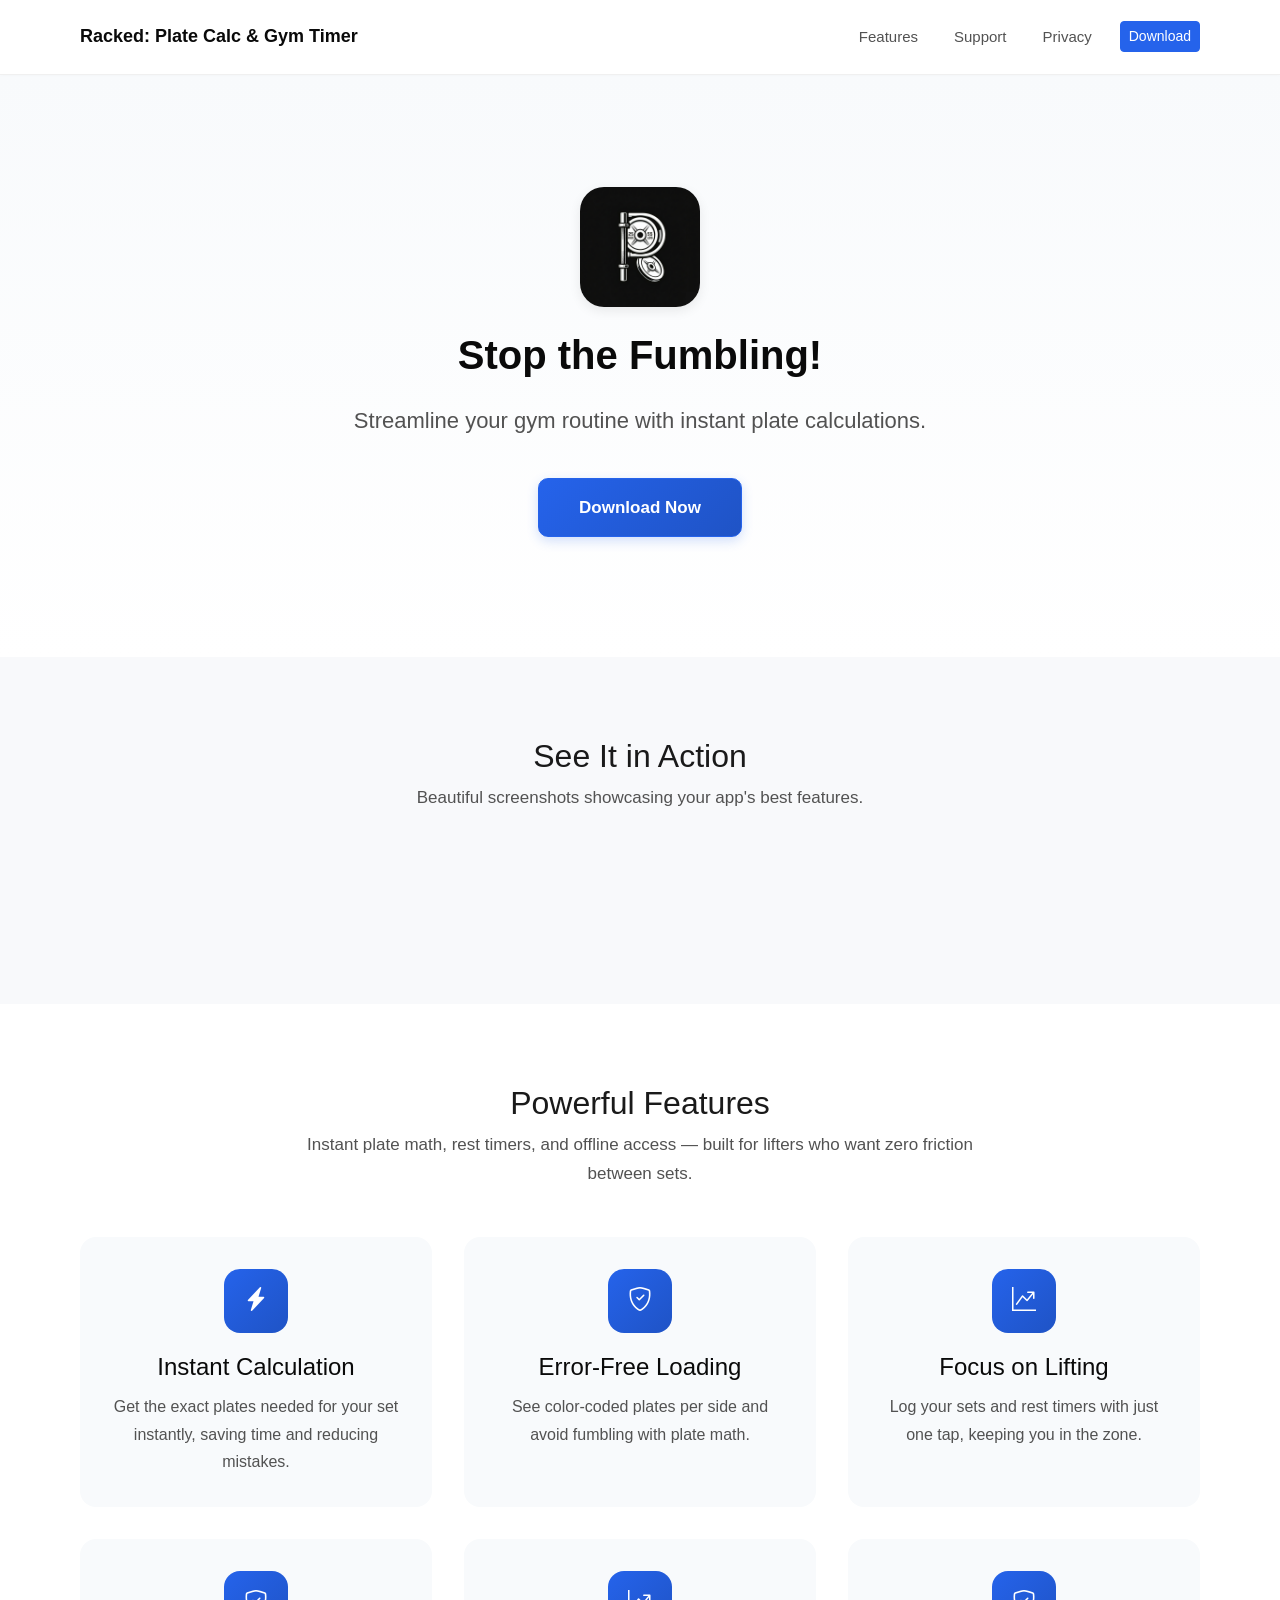
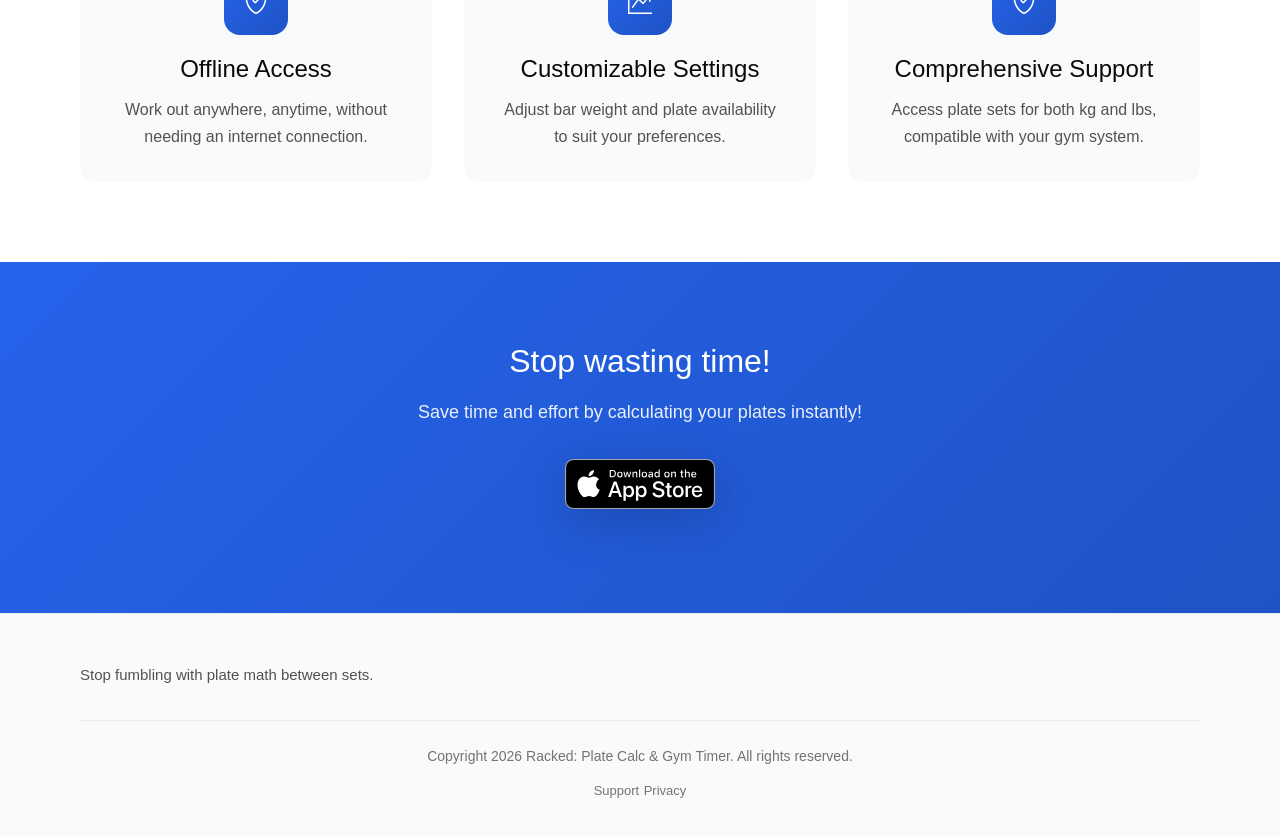
==== index.html @ b6d92d9c "feat(site): replace Powerful Features placeholder copy (closes #1)" ====
<!doctype html>
<html lang="en" data-light-theme="light" data-dark-theme="dark">
  <head>
    <base href="./" />
    <meta property="og:site_name" content="Racked: Plate Calc &amp; Gym Timer" />
    <meta property="og:title" content="Racked: Plate Calc &amp; Gym Timer" />
    <meta name="twitter:title" content="Racked: Plate Calc &amp; Gym Timer" />
    <meta property="og:url" content="https://manuelteixeira.github.io/racked-site/" />
    <meta name="twitter:domain" content="manuelteixeira.github.io" />
    <meta name="twitter:card" content="summary_large_image" />
    <meta name="twitter:dnt" content="on" />
    <meta charset="utf-8" />
    <meta name="viewport" content="width=device-width, initial-scale=1" />
    <meta name="author" content="Developer" />
    <meta name="generator" content="Ignite v0.6.0" />
    <title>Racked: Plate Calc &amp; Gym Timer</title>
    <link href="css/bootstrap.min.css" rel="stylesheet" />
    <link href="css/bootstrap-icons.min.css" rel="stylesheet" />
    <link href="css/ignite-core.min.css" rel="stylesheet" />
    <link href="https://manuelteixeira.github.io/racked-site/" rel="canonical" />
    <link href="images/favicon.png" rel="icon" />
    <link href="css/styles.css" rel="stylesheet" />
    <style>
:root {
    --primary-color: #2563eb;
    --primary-rgb: 37, 99, 235;
    --font-family: -apple-system, BlinkMacSystemFont, 'Segoe UI', Roboto, 'Helvetica Neue', Arial, sans-serif;
    color-scheme: light dark;
}
</style>
    <meta name="apple-itunes-app" content="app-id=6771382120" />
  </head>
  <body data-site-classes="site-shell">
    <header>
      <nav class="site-header navbar navbar-expand-md">
        <div class="container flex-wrap flex-lg-nowrap">
          <div class="me-2 me-md-auto">
            <a href="./" class="brand-link d-inline-flex align-items-center navbar-brand"><span class="brand-name">Racked: Plate Calc &amp; Gym Timer</span></a>
          </div>
          <button type="button" class="navbar-toggler btn" data-bs-toggle="collapse" data-bs-target="#navbarCollapse" aria-controls="navbarCollapse" aria-expanded="false" aria-label="Toggle navigation"><span class="navbar-toggler-icon"></span></button>
          <div id="navbarCollapse" class="collapse navbar-collapse">
            <ul class="navbar-nav mb-2 mb-md-0 col justify-content-end">
              <li class="nav-item"><a href="#features" class="nav-link text-nowrap">Features</a></li>
              <li class="nav-item"><a href="support/" class="nav-link text-nowrap">Support</a></li>
              <li class="nav-item"><a href="privacy/" class="nav-link text-nowrap">Privacy</a></li>
              <li class="nav-item"><a href="https://apps.apple.com/app/id6771382120" class="text-nowrap btn btn-sm btn-primary">Download</a></li>
            </ul>
          </div>
        </div>
      </nav>
    </header>
    <main class="site-main">
      <div class="ig-main-content">
        <div id="hero" class="hero hero-centered">
          <div class="container">
            <div class="hero-content">
              <img src="images/app-icon.png" alt="App Icon" class="hero-app-icon" />
              <h1 class="hero-title">Stop the Fumbling!</h1>
              <p class="hero-subtitle">Streamline your gym routine with instant plate calculations.</p>
              <div class="hero-cta">
                <a href="https://apps.apple.com/app/id6771382120" class="cta-button cta-button-primary btn btn-primary">Download Now</a>
              </div>
            </div>
          </div>
        </div>
        <div id="screenshots" class="screenshots-section screenshots-carousel">
          <div class="container">
            <div class="section-header">
              <h2>See It in Action</h2>
              <p class="section-description">Beautiful screenshots showcasing your app's best features.</p>
            </div>
            <div class="screenshots-container">
              <div class="screenshots-scroll"></div>
            </div>
          </div>
        </div>
        <div id="features" class="features-section features-grid-layout features-grid-multiple-of-three">
          <div class="container">
            <div class="section-header">
              <h2>Powerful Features</h2>
              <p class="section-description">Instant plate math, rest timers, and offline access — built for lifters who want zero friction between sets.</p>
            </div>
            <div class="features-grid">
              <div class="feature-card">
                <div class="feature-icon">
                  <i class="feature-icon-image bi-lightning-charge-fill"></i>
                </div>
                <h4 class="feature-title">Instant Calculation</h4>
                <p class="feature-description">Get the exact plates needed for your set instantly, saving time and reducing mistakes.</p>
              </div>
              <div class="feature-card">
                <div class="feature-icon">
                  <i class="feature-icon-image bi-shield-check"></i>
                </div>
                <h4 class="feature-title">Error-Free Loading</h4>
                <p class="feature-description">See color-coded plates per side and avoid fumbling with plate math.</p>
              </div>
              <div class="feature-card">
                <div class="feature-icon">
                  <i class="feature-icon-image bi-graph-up-arrow"></i>
                </div>
                <h4 class="feature-title">Focus on Lifting</h4>
                <p class="feature-description">Log your sets and rest timers with just one tap, keeping you in the zone.</p>
              </div>
              <div class="feature-card">
                <div class="feature-icon">
                  <i class="feature-icon-image bi-shield-check"></i>
                </div>
                <h4 class="feature-title">Offline Access</h4>
                <p class="feature-description">Work out anywhere, anytime, without needing an internet connection.</p>
              </div>
              <div class="feature-card">
                <div class="feature-icon">
                  <i class="feature-icon-image bi-graph-up-arrow"></i>
                </div>
                <h4 class="feature-title">Customizable Settings</h4>
                <p class="feature-description">Adjust bar weight and plate availability to suit your preferences.</p>
              </div>
              <div class="feature-card">
                <div class="feature-icon">
                  <i class="feature-icon-image bi-shield-check"></i>
                </div>
                <h4 class="feature-title">Comprehensive Support</h4>
                <p class="feature-description">Access plate sets for both kg and lbs, compatible with your gym system.</p>
              </div>
            </div>
          </div>
        </div>
        <div id="download" class="download-section">
          <div class="container">
            <div class="download-content">
              <h2>Stop wasting time!</h2>
              <p class="download-description">Save time and effort by calculating your plates instantly!</p>
              <div class="store-badges">
                <a href="https://apps.apple.com/app/id6771382120" class="store-badge-link"><img src="images/app-store-download-black.svg" alt="Download on the App Store" class="store-badge store-badge-light-mode" /><img src="images/app-store-download-white.svg" alt="Download on the App Store" class="store-badge store-badge-dark-mode" /></a>
              </div>
            </div>
          </div>
        </div>
      </div>
    </main>
    <div class="site-footer">
      <div class="container">
        <div class="footer-content">
          <div class="footer-brand">
            <p class="footer-tagline">Stop fumbling with plate math between sets.</p>
          </div>
        </div>
        <div class="footer-copyright">
          <p>Copyright 2026 Racked: Plate Calc &amp; Gym Timer. All rights reserved.</p>
          <a href="support/" class="footer-kickstart-link">Support</a>
          <a href="privacy/" class="footer-kickstart-link">Privacy</a>
        </div>
      </div>
    </div>
    <script src="js/bootstrap.bundle.min.js"></script>
    <script src="js/ignite-core.js"></script>
  </body>
</html>
---- css/ignite-core.min.css ----
/* Since positioning the image, we need to help out the caption */
.carousel-caption {
  bottom: 3rem;
  z-index: 10;
}

/* Declare heights because of positioning of img element */
.carousel-item {
  height: 32rem;
}

/* Removing padding from the last paragraph in an alert. */
div.alert p:last-child {
  margin-bottom: 0;
}

.font-inherit, .font-inherit * {
  font: inherit;
}

.color-inherit, .color-inherit * {
  color: inherit;
}

.line-height-inherit {
  line-height: inherit;
}

.form-control::placeholder {
    color: gray;
    opacity: 1;
}
/* Removing text syling from a link. */
.link-plain {
    color: inherit;
    text-decoration: none;
    cursor: pointer;
}

/* Define CSS Variables for Material Backgrounds */
:root {
    /* Light Material Values */
    --material-light-ultra-thin: rgba(255, 255, 255, 0.5);
    --material-light-ultra-thin-blur: rgba(255, 255, 255, 0.2);
    --material-light-thin: rgba(255, 255, 255, 0.6);
    --material-light-thin-blur: rgba(255, 255, 255, 0.3);
    --material-light-regular: rgba(255, 255, 255, 0.7);
    --material-light-regular-blur: rgba(255, 255, 255, 0.4);
    --material-light-thick: rgba(255, 255, 255, 0.8);
    --material-light-thick-blur: rgba(255, 255, 255, 0.5);
    --material-light-ultra-thick: rgba(255, 255, 255, 0.9);
    --material-light-ultra-thick-blur: rgba(255, 255, 255, 0.6);

    /* Dark Material Values */
    --material-dark-ultra-thin: rgba(30, 30, 30, 0.5);
    --material-dark-ultra-thin-blur: rgba(30, 30, 30, 0.2);
    --material-dark-thin: rgba(30, 30, 30, 0.6);
    --material-dark-thin-blur: rgba(30, 30, 30, 0.3);
    --material-dark-regular: rgba(30, 30, 30, 0.7);
    --material-dark-regular-blur: rgba(30, 30, 30, 0.4);
    --material-dark-thick: rgba(30, 30, 30, 0.8);
    --material-dark-thick-blur: rgba(30, 30, 30, 0.5);
    --material-dark-ultra-thick: rgba(30, 30, 30, 0.9);
    --material-dark-ultra-thick-blur: rgba(30, 30, 30, 0.6);
}

/* Auto-switching Material Classes */
.material-ultra-thin {
    background: var(--material-light-ultra-thin);
    @supports ((backdrop-filter: blur(10px)) or (-webkit-backdrop-filter: blur(10px))) {
        background: var(--material-light-ultra-thin-blur);
        -webkit-backdrop-filter: blur(10px) saturate(180%);
        backdrop-filter: blur(10px) saturate(180%);
    }
}

.material-thin {
    background: var(--material-light-thin);
    @supports ((backdrop-filter: blur(20px)) or (-webkit-backdrop-filter: blur(20px))) {
        background: var(--material-light-thin-blur);
        -webkit-backdrop-filter: blur(20px) saturate(180%);
        backdrop-filter: blur(20px) saturate(180%);
    }
}

.material-regular {
    background: var(--material-light-regular);
    @supports ((backdrop-filter: blur(30px)) or (-webkit-backdrop-filter: blur(30px))) {
        background: var(--material-light-regular-blur);
        -webkit-backdrop-filter: blur(30px) saturate(180%);
        backdrop-filter: blur(30px) saturate(180%);
    }
}

.material-thick {
    background: var(--material-light-thick);
    @supports ((backdrop-filter: blur(50px)) or (-webkit-backdrop-filter: blur(50px))) {
        background: var(--material-light-thick-blur);
        -webkit-backdrop-filter: blur(50px) saturate(180%);
        backdrop-filter: blur(50px) saturate(180%);
    }
}

.material-ultra-thick {
    background: var(--material-light-ultra-thick);
    @supports ((backdrop-filter: blur(70px)) or (-webkit-backdrop-filter: blur(70px))) {
        background: var(--material-light-ultra-thick-blur);
        -webkit-backdrop-filter: blur(70px) saturate(180%);
        backdrop-filter: blur(70px) saturate(180%);
    }
}

[data-bs-theme*="dark"] .material-ultra-thin {
    background: var(--material-dark-ultra-thin);
    @supports ((backdrop-filter: blur(10px)) or (-webkit-backdrop-filter: blur(10px))) {
        background: var(--material-dark-ultra-thin-blur);
        -webkit-backdrop-filter: blur(10px) saturate(180%);
        backdrop-filter: blur(10px) saturate(180%);
    }
}

[data-bs-theme*="dark"] .material-thin {
    background: var(--material-dark-thin);
    @supports ((backdrop-filter: blur(20px)) or (-webkit-backdrop-filter: blur(20px))) {
        background: var(--material-dark-thin-blur);
        -webkit-backdrop-filter: blur(20px) saturate(180%);
        backdrop-filter: blur(20px) saturate(180%);
    }
}

[data-bs-theme*="dark"] .material-regular {
    background: var(--material-dark-regular);
    @supports ((backdrop-filter: blur(30px)) or (-webkit-backdrop-filter: blur(30px))) {
        background: var(--material-dark-regular-blur);
        -webkit-backdrop-filter: blur(30px) saturate(180%);
        backdrop-filter: blur(30px) saturate(180%);
    }
}

[data-bs-theme*="dark"] .material-thick {
    background: var(--material-dark-thick);
    @supports ((backdrop-filter: blur(50px)) or (-webkit-backdrop-filter: blur(50px))) {
        background: var(--material-dark-thick-blur);
        -webkit-backdrop-filter: blur(50px) saturate(180%);
        backdrop-filter: blur(50px) saturate(180%);
    }
}

[data-bs-theme*="dark"] .material-ultra-thick {
    background: var(--material-dark-ultra-thick);
    @supports ((backdrop-filter: blur(70px)) or (-webkit-backdrop-filter: blur(70px))) {
        background: var(--material-dark-ultra-thick-blur);
        -webkit-backdrop-filter: blur(70px) saturate(180%);
        backdrop-filter: blur(70px) saturate(180%);
    }
}

/* Light Material Classes (for explicit overrides) */
.material-ultra-thin-light {
    background: var(--material-light-ultra-thin);
    @supports ((backdrop-filter: blur(10px)) or (-webkit-backdrop-filter: blur(10px))) {
        background: var(--material-light-ultra-thin-blur);
        -webkit-backdrop-filter: blur(10px) saturate(180%);
        backdrop-filter: blur(10px) saturate(180%);
    }
}

.material-thin-light {
    background: var(--material-light-thin);
    @supports ((backdrop-filter: blur(20px)) or (-webkit-backdrop-filter: blur(20px))) {
        background: var(--material-light-thin-blur);
        -webkit-backdrop-filter: blur(20px) saturate(180%);
        backdrop-filter: blur(20px) saturate(180%);
    }
}

.material-regular-light {
    background: var(--material-light-regular);
    @supports ((backdrop-filter: blur(30px)) or (-webkit-backdrop-filter: blur(30px))) {
        background: var(--material-light-regular-blur);
        -webkit-backdrop-filter: blur(30px) saturate(180%);
        backdrop-filter: blur(30px) saturate(180%);
    }
}

.material-thick-light {
    background: var(--material-light-thick);
    @supports ((backdrop-filter: blur(50px)) or (-webkit-backdrop-filter: blur(50px))) {
        background: var(--material-light-thick-blur);
        -webkit-backdrop-filter: blur(50px) saturate(180%);
        backdrop-filter: blur(50px) saturate(180%);
    }
}

.material-ultra-thick-light {
    background: var(--material-light-ultra-thick);
    @supports ((backdrop-filter: blur(70px)) or (-webkit-backdrop-filter: blur(70px))) {
        background: var(--material-light-ultra-thick-blur);
        -webkit-backdrop-filter: blur(70px) saturate(180%);
        backdrop-filter: blur(70px) saturate(180%);
    }
}

/* Dark Material Classes (for explicit overrides) */
.material-ultra-thin-dark {
    background: var(--material-dark-ultra-thin);
    @supports ((backdrop-filter: blur(10px)) or (-webkit-backdrop-filter: blur(10px))) {
        background: var(--material-dark-ultra-thin-blur);
        -webkit-backdrop-filter: blur(10px) saturate(180%);
        backdrop-filter: blur(10px) saturate(180%);
    }
}

.material-thin-dark {
    background: var(--material-dark-thin);
    @supports ((backdrop-filter: blur(20px)) or (-webkit-backdrop-filter: blur(20px))) {
        background: var(--material-dark-thin-blur);
        -webkit-backdrop-filter: blur(20px) saturate(180%);
        backdrop-filter: blur(20px) saturate(180%);
    }
}

.material-regular-dark {
    background: var(--material-dark-regular);
    @supports ((backdrop-filter: blur(30px)) or (-webkit-backdrop-filter: blur(30px))) {
        background: var(--material-dark-regular-blur);
        -webkit-backdrop-filter: blur(30px) saturate(180%);
        backdrop-filter: blur(30px) saturate(180%);
    }
}

.material-thick-dark {
    background: var(--material-dark-thick);
    @supports ((backdrop-filter: blur(50px)) or (-webkit-backdrop-filter: blur(50px))) {
        background: var(--material-dark-thick-blur);
        -webkit-backdrop-filter: blur(50px) saturate(180%);
        backdrop-filter: blur(50px) saturate(180%);
    }
}

.material-ultra-thick-dark {
    background: var(--material-dark-ultra-thick);
    @supports ((backdrop-filter: blur(70px)) or (-webkit-backdrop-filter: blur(70px))) {
        background: var(--material-dark-ultra-thick-blur);
        -webkit-backdrop-filter: blur(70px) saturate(180%);
        backdrop-filter: blur(70px) saturate(180%);
    }
}

.ig-text-small {
    font-size: 0.9rem;
}

.ig-text-xSmall {
    font-size: 0.8rem;
}

.ig-text-xxSmall {
    font-size: 0.7rem;
}

.ig-text-xxxSmall {
    font-size: 0.6rem;
}

.ig-line-clamp {
    overflow: hidden;
    display: -webkit-box;
    -webkit-box-orient: vertical;
    -webkit-line-clamp: var(--ig-max-line-length, 1);
}

.ig-line-clamp-none {
    overflow: visible;
    display: block;
    -webkit-box-orient: horizontal;
    -webkit-line-clamp: unset;
}


:root {
    --bs-primary: rgb(13 110 253 / 100%);
    --bs-primary-rgb: 13, 110, 253;
    --bs-primary-text-emphasis: rgb(5 44 101 / 100%);
    --bs-primary-bg-subtle: rgb(206 226 254 / 100%);
    --bs-primary-border-subtle: rgb(109 168 253 / 100%);
    --bs-secondary: rgb(108 117 125 / 100%);
    --bs-secondary-rgb: 108, 117, 125;
    --bs-secondary-text-emphasis: rgb(43 46 50 / 100%);
    --bs-secondary-bg-subtle: rgb(225 227 229 / 100%);
    --bs-secondary-border-subtle: rgb(166 172 177 / 100%);
    --bs-success: rgb(25 135 84 / 100%);
    --bs-success-rgb: 25, 135, 84;
    --bs-success-text-emphasis: rgb(10 54 33 / 100%);
    --bs-success-bg-subtle: rgb(209 231 220 / 100%);
    --bs-success-border-subtle: rgb(117 183 152 / 100%);
    --bs-info: rgb(13 202 240 / 100%);
    --bs-info-rgb: 13, 202, 240;
    --bs-info-text-emphasis: rgb(5 80 96 / 100%);
    --bs-info-bg-subtle: rgb(206 244 252 / 100%);
    --bs-info-border-subtle: rgb(109 223 246 / 100%);
    --bs-warning: rgb(255 193 7 / 100%);
    --bs-warning-rgb: 255, 193, 7;
    --bs-warning-text-emphasis: rgb(102 77 2 / 100%);
    --bs-warning-bg-subtle: rgb(255 242 205 / 100%);
    --bs-warning-border-subtle: rgb(255 217 106 / 100%);
    --bs-danger: rgb(220 53 69 / 100%);
    --bs-danger-rgb: 220, 53, 69;
    --bs-danger-text-emphasis: rgb(88 21 27 / 100%);
    --bs-danger-bg-subtle: rgb(248 214 217 / 100%);
    --bs-danger-border-subtle: rgb(234 133 143 / 100%);
    --bs-light: rgb(248 249 250 / 100%);
    --bs-light-rgb: 248, 249, 250;
    --bs-light-text-emphasis: rgb(49 49 49 / 100%);
    --bs-light-bg-subtle: rgb(253 253 254 / 100%);
    --bs-light-border-subtle: rgb(198 199 200 / 100%);
    --bs-dark: rgb(33 37 41 / 100%);
    --bs-dark-rgb: 33, 37, 41;
    --bs-dark-text-emphasis: rgb(13 14 16 / 100%);
    --bs-dark-bg-subtle: rgb(210 211 212 / 100%);
    --bs-dark-border-subtle: rgb(121 124 126 / 100%);
    --bs-body-color: rgb(33 37 41 / 100%);
    --bs-body-color-rgb: 33, 37, 41;
    --bs-body-bg: rgb(255 255 255 / 100%);
    --bs-body-bg-rgb: 255, 255, 255;
    --bs-emphasis-color-rgb: 0, 0, 0;
    --bs-secondary-color: rgb(8415 9435 10455 / 75%);
    --bs-secondary-color-rgb: 8415, 9435, 10455;
    --bs-tertiary-color: rgb(8415 9435 10455 / 50%);
    --bs-tertiary-color-rgb: 8415, 9435, 10455;
    --bs-secondary-bg: rgb(233 236 239 / 100%);
    --bs-secondary-bg-rgb: 233, 236, 239;
    --bs-tertiary-bg: rgb(248 249 250 / 100%);
    --bs-tertiary-bg-rgb: 248, 249, 250;
    --bs-link-color: rgb(13 110 253 / 100%);
    --bs-link-color-rgb: 13, 110, 253;
    --bs-link-hover-color: rgb(10 88 202 / 100%);
    --bs-link-hover-color-rgb: 10, 88, 202;
    --bs-border-color: rgb(222 226 230 / 100%);
    --bs-border-color-rgb: 222, 226, 230;
    --syntax-highlight-theme: "xcode-light";
}

@media (min-width: 540px) {
    .container {
    max-width: 540px;
}
}

@media (min-width: 720px) {
    .container {
    max-width: 720px;
}
}

@media (min-width: 960px) {
    .container {
    max-width: 960px;
}
}

@media (min-width: 1140px) {
    .container {
    max-width: 1140px;
}
}

@media (min-width: 1320px) {
    .container {
    max-width: 1320px;
}
}

/* Global style rules */

/* Root and body styles */
html {
    font-size: var(--bs-root-font-size, 16px);
}

body {
    font-family: var(--bs-body-font-family, system-ui, -apple-system, "Segoe UI", Roboto, "Helvetica Neue", "Noto Sans", "Liberation Sans", Arial, sans-serif);
    font-size: var(--bs-body-font-size, 1rem);
    line-height: var(--bs-body-line-height, 1.5);
    color: var(--bs-body-color);
    background-color: var(--bs-body-bg);
}

/* Link styles */
a {
    color: var(--bs-link-color);
    text-decoration: var(--bs-link-decoration, underline);
}

a:hover {
    color: var(--bs-link-hover-color);
}

/* Link role styles */
.link-primary {
    color: var(--bs-primary) !important;
    text-decoration-color: var(--bs-primary) !important;
}
.link-primary:hover {
    color: rgba(var(--bs-primary-rgb), 0.8) !important;
    text-decoration-color: rgba(var(--bs-primary-rgb), 0.8) !important;
}

.link-secondary {
    color: var(--bs-secondary) !important;
    text-decoration-color: var(--bs-secondary) !important;
}
.link-secondary:hover {
    color: rgba(var(--bs-secondary-rgb), 0.8) !important;
    text-decoration-color: rgba(var(--bs-secondary-rgb), 0.8) !important;
}

.link-success {
    color: var(--bs-success) !important;
    text-decoration-color: var(--bs-success) !important;
}
.link-success:hover {
    color: rgba(var(--bs-success-rgb), 0.8) !important;
    text-decoration-color: rgba(var(--bs-success-rgb), 0.8) !important;
}

.link-info {
    color: var(--bs-info) !important;
    text-decoration-color: var(--bs-info) !important;
}
.link-info:hover {
    color: rgba(var(--bs-info-rgb), 0.8) !important;
    text-decoration-color: rgba(var(--bs-info-rgb), 0.8) !important;
}

.link-warning {
    color: var(--bs-warning) !important;
    text-decoration-color: var(--bs-warning) !important;
}
.link-warning:hover {
    color: rgba(var(--bs-warning-rgb), 0.8) !important;
    text-decoration-color: rgba(var(--bs-warning-rgb), 0.8) !important;
}

.link-danger {
    color: var(--bs-danger) !important;
    text-decoration-color: var(--bs-danger) !important;
}
.link-danger:hover {
    color: rgba(var(--bs-danger-rgb), 0.8) !important;
    text-decoration-color: rgba(var(--bs-danger-rgb), 0.8) !important;
}

.link-light {
    color: var(--bs-light) !important;
    text-decoration-color: var(--bs-light) !important;
}
.link-light:hover {
    color: rgba(var(--bs-light-rgb), 0.8) !important;
    text-decoration-color: rgba(var(--bs-light-rgb), 0.8) !important;
}

.link-dark {
    color: var(--bs-dark) !important;
    text-decoration-color: var(--bs-dark) !important;
}
.link-dark:hover {
    color: rgba(var(--bs-dark-rgb), 0.8) !important;
    text-decoration-color: rgba(var(--bs-dark-rgb), 0.8) !important;
}

/* Alert styles */
.alert-primary {
    color: var(--bs-primary-text-emphasis);
    background-color: var(--bs-primary-bg-subtle);
    border-color: var(--bs-primary-border-subtle);
}

.alert-secondary {
    color: var(--bs-secondary-text-emphasis);
    background-color: var(--bs-secondary-bg-subtle);
    border-color: var(--bs-secondary-border-subtle);
}

.alert-success {
    color: var(--bs-success-text-emphasis);
    background-color: var(--bs-success-bg-subtle);
    border-color: var(--bs-success-border-subtle);
}

.alert-info {
    color: var(--bs-info-text-emphasis);
    background-color: var(--bs-info-bg-subtle);
    border-color: var(--bs-info-border-subtle);
}

.alert-warning {
    color: var(--bs-warning-text-emphasis);
    background-color: var(--bs-warning-bg-subtle);
    border-color: var(--bs-warning-border-subtle);
}

.alert-danger {
    color: var(--bs-danger-text-emphasis);
    background-color: var(--bs-danger-bg-subtle);
    border-color: var(--bs-danger-border-subtle);
}

.alert-light {
    color: var(--bs-light-text-emphasis);
    background-color: var(--bs-light-bg-subtle);
    border-color: var(--bs-light-border-subtle);
}

.alert-dark {
    color: var(--bs-dark-text-emphasis);
    background-color: var(--bs-dark-bg-subtle);
    border-color: var(--bs-dark-border-subtle);
}

/* Subtle backgrounds */
.bg-primary-subtle {
    background-color: rgba(var(--bs-primary-rgb), 0.15) !important;
}

.bg-secondary-subtle {
    background-color: rgba(var(--bs-secondary-rgb), 0.15) !important;
}

.bg-success-subtle {
    background-color: rgba(var(--bs-success-rgb), 0.15) !important;
}

.bg-info-subtle {
    background-color: rgba(var(--bs-info-rgb), 0.15) !important;
}

.bg-warning-subtle {
    background-color: rgba(var(--bs-warning-rgb), 0.15) !important;
}

.bg-danger-subtle {
    background-color: rgba(var(--bs-danger-rgb), 0.15) !important;
}

.bg-light-subtle {
    background-color: rgba(var(--bs-light-rgb), 0.15) !important;
}

.bg-dark-subtle {
    background-color: rgba(var(--bs-dark-rgb), 0.15) !important;
}

/* Card with solid background */
.text-bg-primary {
    color: #fff;
    background-color: var(--bs-primary) !important;
}

.text-bg-secondary {
    color: #fff;
    background-color: var(--bs-secondary) !important;
}

.text-bg-success {
    color: #fff;
    background-color: var(--bs-success) !important;
}

.text-bg-info {
    color: #000;
    background-color: var(--bs-info) !important;
}

.text-bg-warning {
    color: #000;
    background-color: var(--bs-warning) !important;
}

.text-bg-danger {
    color: #fff;
    background-color: var(--bs-danger) !important;
}

.text-bg-light {
    color: #000;
    background-color: var(--bs-light) !important;
}

.text-bg-dark {
    color: #fff;
    background-color: var(--bs-dark) !important;
}

/* Card with colored border */
.border-primary {
    border-color: var(--bs-primary) !important;
}

.border-secondary {
    border-color: var(--bs-secondary) !important;
}

.border-success {
    border-color: var(--bs-success) !important;
}

.border-info {
    border-color: var(--bs-info) !important;
}

.border-warning {
    border-color: var(--bs-warning) !important;
}

.border-danger {
    border-color: var(--bs-danger) !important;
}

.border-light {
    border-color: var(--bs-light) !important;
}

.border-dark {
    border-color: var(--bs-dark) !important;
}

/* Paragraph margin */
p {
    margin-top: 0;
    margin-bottom: var(--bs-paragraph-margin-bottom, 1rem);
}

/* Heading styles */
h1, h2, h3, h4, h5, h6 {
    font-family: var(--bs-headings-font-family, inherit);
    margin-bottom: var(--bs-headings-margin-bottom, 0.5rem);
    font-weight: var(--bs-headings-font-weight, 500);
    line-height: var(--bs-headings-line-height, 1.2);
    color: var(--bs-heading-color, inherit);
}

/* Individual heading sizes */
h1 { font-size: var(--bs-h1-font-size, 2.5rem); }
h2 { font-size: var(--bs-h2-font-size, 2rem); }
h3 { font-size: var(--bs-h3-font-size, 1.75rem); }
h4 { font-size: var(--bs-h4-font-size, 1.5rem); }
h5 { font-size: var(--bs-h5-font-size, 1.25rem); }
h6 { font-size: var(--bs-h6-font-size, 1rem); }

/* Font weights */
.fw-lighter { font-weight: var(--bs-font-weight-lighter, 200); }
.fw-light { font-weight: var(--bs-font-weight-light, 300); }
.fw-normal { font-weight: var(--bs-font-weight-normal, 400); }
.fw-bold { font-weight: var(--bs-font-weight-bold, 700); }
.fw-bolder { font-weight: var(--bs-font-weight-bolder, 800); }

/* Font sizes */
.fs-small { font-size: var(--bs-body-font-size-sm, 0.875rem); }
.fs-base { font-size: var(--bs-body-font-size, 1rem); }
.fs-large { font-size: var(--bs-body-font-size-lg, 1.25rem); }

/* Line heights */
.lh-1 { line-height: var(--bs-line-height-condensed, 1); }
.lh-base { line-height: var(--bs-line-height-base, 1.5); }
.lh-lg { line-height: var(--bs-line-height-expanded, 2); }

/* Inline code */
:not(pre) > code {
    font-family: var(--bs-font-monospace, monospace);
    font-size: var(--bs-code-font-size, 1em);
}

/* Code blocks */
code, pre {
    font-family: var(--bs-font-monospace, monospace);
    font-size: var(--code-block-font-size, 1em);
    margin-bottom: var(--bs-paragraph-margin-bottom, 1rem) !important;
}

/* Border styles */
.border { border: 1px solid var(--bs-border-color) !important; }

/* Color rules */
.text-primary { color: var(--bs-primary) !important; }
.text-secondary { color: var(--bs-secondary) !important; }
.text-success { color: var(--bs-success) !important; }
.text-info { color: var(--bs-info) !important; }
.text-warning { color: var(--bs-warning) !important; }
.text-danger { color: var(--bs-danger) !important; }
.text-light { color: var(--bs-light) !important; }
.text-dark { color: var(--bs-dark) !important; }

/* Background rules */
.bg-primary { background-color: var(--bs-primary) !important; }
.bg-secondary { background-color: var(--bs-secondary) !important; }
.bg-success { background-color: var(--bs-success) !important; }
.bg-info { background-color: var(--bs-info) !important; }
.bg-warning { background-color: var(--bs-warning) !important; }
.bg-danger { background-color: var(--bs-danger) !important; }
.bg-light { background-color: var(--bs-light) !important; }
.bg-dark { background-color: var(--bs-dark) !important; }

/* Button rules */
.btn-primary {
    background-color: var(--bs-primary);
    border-color: var(--bs-primary);
}
.btn-primary:hover {
    background-color: rgb(var(--bs-primary-rgb));
    border-color: rgb(var(--bs-primary-rgb));
}

.btn-secondary {
    background-color: var(--bs-secondary);
    border-color: var(--bs-secondary);
}
.btn-secondary:hover {
    background-color: rgb(var(--bs-secondary-rgb));
    border-color: rgb(var(--bs-secondary-rgb));
}

.btn-success {
    background-color: var(--bs-success);
    border-color: var(--bs-success);
}
.btn-success:hover {
    background-color: rgb(var(--bs-success-rgb));
    border-color: rgb(var(--bs-success-rgb));
}

.btn-info {
    background-color: var(--bs-info);
    border-color: var(--bs-info);
}
.btn-info:hover {
    background-color: rgb(var(--bs-info-rgb));
    border-color: rgb(var(--bs-info-rgb));
}

.btn-warning {
    background-color: var(--bs-warning);
    border-color: var(--bs-warning);
}
.btn-warning:hover {
    background-color: rgb(var(--bs-warning-rgb));
    border-color: rgb(var(--bs-warning-rgb));
}

.btn-danger {
    background-color: var(--bs-danger);
    border-color: var(--bs-danger);
}
.btn-danger:hover {
    background-color: rgb(var(--bs-danger-rgb));
    border-color: rgb(var(--bs-danger-rgb));
}

.btn-light {
    background-color: var(--bs-light);
    border-color: var(--bs-light);
}
.btn-light:hover {
    background-color: rgb(var(--bs-light-rgb));
    border-color: rgb(var(--bs-light-rgb));
}

.btn-dark {
    background-color: var(--bs-dark);
    border-color: var(--bs-dark);
}
.btn-dark:hover {
    background-color: rgb(var(--bs-dark-rgb));
    border-color: rgb(var(--bs-dark-rgb));
}


[data-bs-theme="light"] {
    --bs-primary: rgb(13 110 253 / 100%);
    --bs-primary-rgb: 13, 110, 253;
    --bs-primary-text-emphasis: rgb(5 44 101 / 100%);
    --bs-primary-bg-subtle: rgb(206 226 254 / 100%);
    --bs-primary-border-subtle: rgb(109 168 253 / 100%);
    --bs-secondary: rgb(108 117 125 / 100%);
    --bs-secondary-rgb: 108, 117, 125;
    --bs-secondary-text-emphasis: rgb(43 46 50 / 100%);
    --bs-secondary-bg-subtle: rgb(225 227 229 / 100%);
    --bs-secondary-border-subtle: rgb(166 172 177 / 100%);
    --bs-success: rgb(25 135 84 / 100%);
    --bs-success-rgb: 25, 135, 84;
    --bs-success-text-emphasis: rgb(10 54 33 / 100%);
    --bs-success-bg-subtle: rgb(209 231 220 / 100%);
    --bs-success-border-subtle: rgb(117 183 152 / 100%);
    --bs-info: rgb(13 202 240 / 100%);
    --bs-info-rgb: 13, 202, 240;
    --bs-info-text-emphasis: rgb(5 80 96 / 100%);
    --bs-info-bg-subtle: rgb(206 244 252 / 100%);
    --bs-info-border-subtle: rgb(109 223 246 / 100%);
    --bs-warning: rgb(255 193 7 / 100%);
    --bs-warning-rgb: 255, 193, 7;
    --bs-warning-text-emphasis: rgb(102 77 2 / 100%);
    --bs-warning-bg-subtle: rgb(255 242 205 / 100%);
    --bs-warning-border-subtle: rgb(255 217 106 / 100%);
    --bs-danger: rgb(220 53 69 / 100%);
    --bs-danger-rgb: 220, 53, 69;
    --bs-danger-text-emphasis: rgb(88 21 27 / 100%);
    --bs-danger-bg-subtle: rgb(248 214 217 / 100%);
    --bs-danger-border-subtle: rgb(234 133 143 / 100%);
    --bs-light: rgb(248 249 250 / 100%);
    --bs-light-rgb: 248, 249, 250;
    --bs-light-text-emphasis: rgb(49 49 49 / 100%);
    --bs-light-bg-subtle: rgb(253 253 254 / 100%);
    --bs-light-border-subtle: rgb(198 199 200 / 100%);
    --bs-dark: rgb(33 37 41 / 100%);
    --bs-dark-rgb: 33, 37, 41;
    --bs-dark-text-emphasis: rgb(13 14 16 / 100%);
    --bs-dark-bg-subtle: rgb(210 211 212 / 100%);
    --bs-dark-border-subtle: rgb(121 124 126 / 100%);
    --bs-body-color: rgb(33 37 41 / 100%);
    --bs-body-color-rgb: 33, 37, 41;
    --bs-body-bg: rgb(255 255 255 / 100%);
    --bs-body-bg-rgb: 255, 255, 255;
    --bs-emphasis-color-rgb: 0, 0, 0;
    --bs-secondary-color: rgb(8415 9435 10455 / 75%);
    --bs-secondary-color-rgb: 8415, 9435, 10455;
    --bs-tertiary-color: rgb(8415 9435 10455 / 50%);
    --bs-tertiary-color-rgb: 8415, 9435, 10455;
    --bs-secondary-bg: rgb(233 236 239 / 100%);
    --bs-secondary-bg-rgb: 233, 236, 239;
    --bs-tertiary-bg: rgb(248 249 250 / 100%);
    --bs-tertiary-bg-rgb: 248, 249, 250;
    --bs-link-color: rgb(13 110 253 / 100%);
    --bs-link-color-rgb: 13, 110, 253;
    --bs-link-hover-color: rgb(10 88 202 / 100%);
    --bs-link-hover-color-rgb: 10, 88, 202;
    --bs-border-color: rgb(222 226 230 / 100%);
    --bs-border-color-rgb: 222, 226, 230;
    --syntax-highlight-theme: "xcode-light";
}

[data-bs-theme="dark"] {
    --bs-primary: rgb(13 110 253 / 100%);
    --bs-primary-rgb: 13, 110, 253;
    --bs-primary-text-emphasis: rgb(109 168 253 / 100%);
    --bs-primary-bg-subtle: rgb(2 21 50 / 100%);
    --bs-primary-border-subtle: rgb(7 66 151 / 100%);
    --bs-secondary: rgb(108 117 125 / 100%);
    --bs-secondary-rgb: 108, 117, 125;
    --bs-secondary-text-emphasis: rgb(166 172 177 / 100%);
    --bs-secondary-bg-subtle: rgb(21 23 24 / 100%);
    --bs-secondary-border-subtle: rgb(64 70 75 / 100%);
    --bs-success: rgb(25 135 84 / 100%);
    --bs-success-rgb: 25, 135, 84;
    --bs-success-text-emphasis: rgb(117 183 152 / 100%);
    --bs-success-bg-subtle: rgb(4 26 16 / 100%);
    --bs-success-border-subtle: rgb(15 81 50 / 100%);
    --bs-info: rgb(13 202 240 / 100%);
    --bs-info-rgb: 13, 202, 240;
    --bs-info-text-emphasis: rgb(109 223 246 / 100%);
    --bs-info-bg-subtle: rgb(2 40 47 / 100%);
    --bs-info-border-subtle: rgb(7 121 144 / 100%);
    --bs-warning: rgb(255 193 7 / 100%);
    --bs-warning-rgb: 255, 193, 7;
    --bs-warning-text-emphasis: rgb(255 217 106 / 100%);
    --bs-warning-bg-subtle: rgb(50 38 1 / 100%);
    --bs-warning-border-subtle: rgb(153 115 4 / 100%);
    --bs-danger: rgb(220 53 69 / 100%);
    --bs-danger-rgb: 220, 53, 69;
    --bs-danger-text-emphasis: rgb(234 133 143 / 100%);
    --bs-danger-bg-subtle: rgb(43 10 13 / 100%);
    --bs-danger-border-subtle: rgb(132 31 41 / 100%);
    --bs-light: rgb(248 249 250 / 100%);
    --bs-light-rgb: 248, 249, 250;
    --bs-light-text-emphasis: rgb(250 251 252 / 100%);
    --bs-light-bg-subtle: rgb(49 49 49 / 100%);
    --bs-light-border-subtle: rgb(99 99 100 / 100%);
    --bs-dark: rgb(33 37 41 / 100%);
    --bs-dark-rgb: 33, 37, 41;
    --bs-dark-text-emphasis: rgb(210 211 212 / 100%);
    --bs-dark-bg-subtle: rgb(6 7 8 / 100%);
    --bs-dark-border-subtle: rgb(77 80 83 / 100%);
    --bs-body-color: rgb(222 226 230 / 100%);
    --bs-body-color-rgb: 222, 226, 230;
    --bs-body-bg: rgb(33 37 41 / 100%);
    --bs-body-bg-rgb: 33, 37, 41;
    --bs-emphasis-color: rgb(255 255 255 / 100%);
    --bs-emphasis-color-rgb: 255, 255, 255;
    --bs-secondary-color: rgb(56610 57630 58650 / 75%);
    --bs-secondary-color-rgb: 56610, 57630, 58650;
    --bs-tertiary-color: rgb(56610 57630 58650 / 50%);
    --bs-tertiary-color-rgb: 56610, 57630, 58650;
    --bs-secondary-bg: rgb(52 58 64 / 100%);
    --bs-secondary-bg-rgb: 52, 58, 64;
    --bs-tertiary-bg: rgb(43 48 53 / 100%);
    --bs-tertiary-bg-rgb: 43, 48, 53;
    --bs-link-color: rgb(110 168 254 / 100%);
    --bs-link-color-rgb: 110, 168, 254;
    --bs-link-hover-color: rgb(158 197 254 / 100%);
    --bs-link-hover-color-rgb: 158, 197, 254;
    --bs-border-color: rgb(73 80 87 / 100%);
    --bs-border-color-rgb: 73, 80, 87;
    --syntax-highlight-theme: "xcode-dark";
}
---- css/styles.css ----
/* Custom styles */
:root {
    /* Theme colors - these can be overridden dynamically */
    --primary-color: #2563eb;
    --primary-hover: color-mix(in srgb, var(--primary-color) 84%, black);
    --primary-rgb: 37, 99, 235;

    /* Text colors */
    --text-dark: #0a0a0a;
    --text-primary: #1a1a1a;
    --text-muted: #525252;
    --text-light: #737373;
    --text-secondary: var(--text-muted);

    /* Background colors */
    --bg-page: #ffffff;
    --bg-light: #f8fafc;
    --bg-card: #ffffff;
    --bg-primary: var(--bg-page);
    --bg-secondary: var(--bg-light);
    --surface-elevated: color-mix(in srgb, var(--bg-page) 92%, transparent);
    --section-surface-a: var(--bg-page);
    --section-surface-b: #f8f9fb;

    /* Border and shadow */
    --border-color: rgba(0, 0, 0, 0.06);
    --shadow-sm: 0 1px 3px rgba(0, 0, 0, 0.02);
    --shadow-md: 0 4px 12px rgba(0, 0, 0, 0.08);
    --shadow-lg: 0 8px 24px rgba(0, 0, 0, 0.12);

    /* Special colors */
    --star-color: #facc15;

    /* Font families */
    --font-family-system: -apple-system, BlinkMacSystemFont, "Segoe UI", "Roboto", "Helvetica Neue", sans-serif;
    --font-family-serif: Georgia, "Times New Roman", Times, serif;
    --font-family-mono: "SF Mono", Menlo, Monaco, Consolas, monospace;
    --font-family: var(--font-family-system);

    /* Spacing scale */
    --spacing-xs: 0.25rem;
    --spacing-sm: 0.5rem;
    --spacing-md: 1rem;
    --spacing-lg: 1.5rem;
    --spacing-xl: 2rem;
    --spacing-2xl: 3rem;
    --spacing-3xl: 5rem;

    /* Border radius */
    --radius-sm: 0.375rem;
    --radius-md: 0.625rem;
    --radius-lg: 1rem;
    --border-radius-sm: var(--radius-sm);
    --border-radius-md: var(--radius-md);
    --border-radius-lg: var(--radius-lg);
    --section-padding-y: var(--spacing-3xl);
    --section-padding: var(--section-padding-y) 0;
    --bs-primary: var(--primary-color);
    --bs-primary-rgb: var(--primary-rgb);
    --bs-link-color: var(--primary-color);
    --bs-link-color-rgb: var(--primary-rgb);
    --bs-link-hover-color: var(--primary-hover);
    --bs-link-hover-color-rgb: var(--primary-rgb);
}

/* Dark mode via class */
body[data-site-classes~="dark-mode"] {
    --text-dark: #fafafa;
    --text-primary: #e5e5e5;
    --text-muted: #a1a1aa;
    --text-light: #71717a;
    --text-secondary: var(--text-muted);
    --bg-page: #0a0a0a;
    --bg-light: #18181b;
    --bg-card: #27272a;
    --bg-primary: var(--bg-page);
    --bg-secondary: var(--bg-light);
    --surface-elevated: rgba(10, 10, 10, 0.92);
    --section-surface-a: var(--bg-page);
    --section-surface-b: #111114;
    --border-color: rgba(255, 255, 255, 0.1);
    --shadow-sm: 0 1px 3px rgba(0, 0, 0, 0.3);
    --shadow-md: 0 4px 12px rgba(0, 0, 0, 0.4);
    --shadow-lg: 0 8px 24px rgba(0, 0, 0, 0.5);
}

body[data-site-classes~="dark-mode"] .site-header .navbar-toggler-icon {
    background-image: url("data:image/svg+xml,%3csvg xmlns='http://www.w3.org/2000/svg' viewBox='0 0 30 30'%3e%3cpath stroke='rgba%28255,255,255,0.88%29' stroke-linecap='round' stroke-miterlimit='10' stroke-width='2' d='M4 7h22M4 15h22M4 23h22'/%3e%3c/svg%3e");
}

/* Dark mode via system preference (auto) */
@media (prefers-color-scheme: dark) {
    body:not([data-site-classes~="light-mode"]):not([data-site-classes~="dark-mode"]) {
        --text-dark: #fafafa;
        --text-primary: #e5e5e5;
        --text-muted: #a1a1aa;
        --text-light: #71717a;
        --text-secondary: var(--text-muted);
        --bg-page: #0a0a0a;
        --bg-light: #18181b;
        --bg-card: #27272a;
        --bg-primary: var(--bg-page);
        --bg-secondary: var(--bg-light);
        --surface-elevated: rgba(10, 10, 10, 0.92);
        --section-surface-a: var(--bg-page);
        --section-surface-b: #111114;
        --border-color: rgba(255, 255, 255, 0.1);
        --shadow-sm: 0 1px 3px rgba(0, 0, 0, 0.3);
        --shadow-md: 0 4px 12px rgba(0, 0, 0, 0.4);
        --shadow-lg: 0 8px 24px rgba(0, 0, 0, 0.5);
    }

    body:not([data-site-classes~="light-mode"]):not([data-site-classes~="dark-mode"]) .site-header .navbar-toggler-icon {
        background-image: url("data:image/svg+xml,%3csvg xmlns='http://www.w3.org/2000/svg' viewBox='0 0 30 30'%3e%3cpath stroke='rgba%28255,255,255,0.88%29' stroke-linecap='round' stroke-miterlimit='10' stroke-width='2' d='M4 7h22M4 15h22M4 23h22'/%3e%3c/svg%3e");
    }
}

/* Spacing density variations */
body[data-site-classes~="density-compact"] {
    --spacing-md: 0.75rem;
    --spacing-lg: 1rem;
    --spacing-xl: 1.5rem;
    --spacing-2xl: 2rem;
    --spacing-3xl: 3.5rem;
}

body[data-site-classes~="density-spacious"] {
    --spacing-md: 1.25rem;
    --spacing-lg: 2rem;
    --spacing-xl: 3rem;
    --spacing-2xl: 4rem;
    --spacing-3xl: 6rem;
}

/* Font family variations */
body[data-site-classes~="font-serif"] {
    --font-family: var(--font-family-serif);
}

body[data-site-classes~="font-mono"] {
    --font-family: var(--font-family-mono);
}

/* Base Styles */
html {
    background-color: var(--bg-page);
}

body {
    --bs-body-font-family: var(--font-family);
    --bs-body-color: var(--text-primary);
    --bs-body-bg: var(--bg-page);
    --bs-emphasis-color: var(--text-dark);
    --bs-secondary-color: var(--text-secondary);
    --bs-secondary-bg: var(--bg-secondary);
    --bs-tertiary-color: var(--text-light);
    --bs-tertiary-bg: var(--bg-light);
    --bs-border-color: var(--border-color);
    --bs-card-bg: var(--bg-card);
    --bs-card-border-color: var(--border-color);
    --bs-card-cap-bg: color-mix(in srgb, var(--bg-card) 88%, var(--bg-light));
    --bs-focus-ring-color: rgba(var(--primary-rgb), 0.15);
    margin: 0;
    font-family: var(--font-family);
    color: var(--text-primary);
    background-color: var(--bg-page);
    line-height: 1.7;
    min-height: 100vh;
    -webkit-font-smoothing: antialiased;
}

img {
    display: block;
    max-width: 100%;
}

.site-main {
    display: block;
}

.ig-main-content > .screenshots-section,
.ig-main-content > .highlights-section,
.ig-main-content > .features-section,
.ig-main-content > .testimonials-section,
.ig-main-content > .blog-posts-section,
.ig-main-content > .faq-section,
.ig-main-content > .pricing-section,
.ig-main-content > .team-section,
.ig-main-content > .video-section,
.ig-main-content > .newsletter-section,
.ig-main-content > .changelog-section,
.ig-main-content > .contact-form-section,
.ig-main-content > .custom-html-section,
.ig-main-content > .presskit-section {
    --section-surface: var(--section-surface-a);
}

.ig-main-content > .screenshots-section:nth-of-type(even),
.ig-main-content > .highlights-section:nth-of-type(even),
.ig-main-content > .features-section:nth-of-type(even),
.ig-main-content > .testimonials-section:nth-of-type(even),
.ig-main-content > .blog-posts-section:nth-of-type(even),
.ig-main-content > .faq-section:nth-of-type(even),
.ig-main-content > .pricing-section:nth-of-type(even),
.ig-main-content > .team-section:nth-of-type(even),
.ig-main-content > .video-section:nth-of-type(even),
.ig-main-content > .newsletter-section:nth-of-type(even),
.ig-main-content > .changelog-section:nth-of-type(even),
.ig-main-content > .contact-form-section:nth-of-type(even),
.ig-main-content > .custom-html-section:nth-of-type(even),
.ig-main-content > .presskit-section:nth-of-type(even) {
    --section-surface: var(--section-surface-b);
}

.container {
    max-width: 1200px;
    margin: 0 auto;
    padding: 0 1.5rem;
}

@media (min-width: 768px) {
    .container {
        padding: 0 2.5rem;
    }
}

/* Header */
.site-header {
    background: var(--surface-elevated);
    color: var(--text-primary);
    backdrop-filter: blur(12px);
    position: sticky;
    top: 0;
    z-index: 1000;
    border-bottom: 1px solid var(--border-color);
    box-shadow: var(--shadow-sm);
    padding: var(--spacing-md) 0;
    --bs-navbar-color: var(--text-muted);
    --bs-navbar-hover-color: var(--text-dark);
    --bs-navbar-active-color: var(--text-dark);
    --bs-navbar-brand-color: var(--text-dark);
    --bs-navbar-brand-hover-color: var(--text-dark);
    --bs-navbar-disabled-color: var(--text-light);
    --bs-navbar-toggler-border-color: var(--border-color);
    --bs-navbar-toggler-focus-width: 0;
}

.site-header .container {
    align-items: center;
    gap: var(--spacing-sm) var(--spacing-lg);
}

.site-header .navbar-brand {
    margin-right: 0;
    padding-top: 0;
    padding-bottom: 0;
}

.brand-link {
    display: flex;
    align-items: center;
    gap: 0.875rem;
    text-decoration: none;
    color: inherit;
    transition: transform 0.2s ease;
}

.brand-link:hover {
    transform: translateY(-1px);
    text-decoration: none;
}

.site-logo {
    height: 3rem;
    width: 3rem;
    border-radius: 0.75rem;
    border: 1px solid rgba(0, 0, 0, 0.08);
    box-shadow: 0 2px 8px rgba(0, 0, 0, 0.06);
    object-fit: cover;
}

.brand-name {
    font-size: 1.125rem;
    font-weight: 600;
    color: var(--text-dark);
}

.site-header .navbar-collapse {
    align-items: center;
}

.site-header .navbar-nav {
    align-items: flex-start;
    gap: var(--spacing-xs);
}

.site-header .nav-link,
.nav-link {
    color: var(--text-muted);
    text-decoration: none;
    font-weight: 500;
    font-size: 0.9375rem;
    transition: color 0.2s ease;
    position: relative;
}

.site-header .nav-link:hover,
.nav-link:hover {
    color: var(--text-dark);
    text-decoration: none;
}

.site-header .nav-link.active {
    color: var(--text-dark);
}

.nav-link::after {
    content: '';
    position: absolute;
    bottom: -0.25rem;
    left: 0;
    width: 0;
    height: 2px;
    background: var(--primary-color);
    transition: width 0.3s ease;
}

.nav-link:hover::after {
    width: 100%;
}

.site-header .navbar-toggler {
    padding: 0.4rem 0.55rem;
    border-radius: var(--radius-sm);
}

.site-header .navbar-toggler:focus {
    box-shadow: none;
}

.site-header .navbar-toggler-icon {
    background-image: url("data:image/svg+xml,%3csvg xmlns='http://www.w3.org/2000/svg' viewBox='0 0 30 30'%3e%3cpath stroke='rgba%2810,10,10,0.82%29' stroke-linecap='round' stroke-miterlimit='10' stroke-width='2' d='M4 7h22M4 15h22M4 23h22'/%3e%3c/svg%3e");
}

/* CTA Button */
.cta-button {
    display: inline-block;
    background: var(--primary-color);
    color: #fff !important;
    padding: 0.875rem 2rem;
    border-radius: 0.625rem;
    font-weight: 600;
    text-decoration: none;
    transition: transform 0.2s ease, box-shadow 0.2s ease, color 0.2s ease;
    box-shadow: 0 4px 12px rgba(var(--primary-rgb), 0.2);
}

.cta-button:hover {
    background: var(--primary-hover);
    transform: translateY(-2px);
    box-shadow: 0 6px 20px rgba(var(--primary-rgb), 0.3);
    text-decoration: none;
}

.nav-cta-button {
    padding: 0.625rem 1rem;
    border-radius: 999px;
    box-shadow: none;
}

.nav-cta-button:hover {
    box-shadow: 0 10px 24px rgba(var(--primary-rgb), 0.18);
}

.cta-button-primary {
    background: linear-gradient(135deg, var(--primary-color) 0%, var(--primary-hover) 100%);
    padding: 1rem 2.5rem;
    font-size: 1.0625rem;
}

/* Hero Section */
.hero {
    padding: 5rem 0 4rem;
    background: linear-gradient(180deg, var(--bg-light) 0%, var(--bg-page) 100%);
    text-align: center;
}

@media (min-width: 768px) {
    .hero {
        padding: 7rem 0 5rem;
    }
}

.hero-content {
    max-width: 800px;
    margin: 0 auto;
}

.hero-title {
    margin-bottom: 1.5rem;
    color: var(--text-dark);
    font-weight: 800;
}

.hero-subtitle {
    font-size: clamp(1.125rem, 2vw, 1.375rem);
    line-height: 1.6;
    color: var(--text-muted);
    margin-bottom: 2.5rem;
}

.hero-cta {
    margin-bottom: 2.5rem;
}

.hero-rating {
    display: flex;
    align-items: center;
    justify-content: center;
    gap: 1rem;
    flex-wrap: wrap;
}

.rating-stars {
    display: flex;
    gap: 0.25rem;
}

.star {
    color: var(--star-color);
    font-size: 1.25rem;
}

.rating-text {
    font-size: 0.9375rem;
    color: var(--text-muted);
    margin: 0;
}

.rating-count {
    color: var(--text-light);
}

/* Section Headers */
.section-header {
    text-align: center;
    max-width: 700px;
    margin: 0 auto 3rem;
}

.section-header:empty,
.section-header:not(:has(*)) {
    display: none;
}

.section-description {
    color: var(--text-muted);
    font-size: 1.0625rem;
}

/* Screenshots Section */
.screenshots-section {
    padding: 5rem 0;
    background: var(--section-surface, var(--bg-page));
}

.screenshots-container {
    margin-bottom: 2rem;
}

.screenshots-scroll {
    display: flex;
    align-items: center;
    gap: 1.5rem;
    overflow-x: auto;
    padding: 1rem 0;
    scroll-snap-type: x mandatory;
    -webkit-overflow-scrolling: touch;
}

.screenshot-card {
    flex: 0 0 auto;
    scroll-snap-align: start;
}

.screenshot-image {
    width: 280px;
    height: auto;
    border-radius: 1rem;
    box-shadow: 0 4px 20px rgba(0, 0, 0, 0.1);
}

.screenshot-image.screenshot-landscape-image {
    width: 630px;
    max-width: calc(100vw - 3rem);
}

.screenshot-frame-image {
    border-radius: 0;
    box-shadow: none;
    filter: drop-shadow(0 1.25rem 2rem rgba(0, 0, 0, 0.22));
}

.screenshot-lightbox-image {
    max-width: 100%;
    height: auto;
}

.screenshot-lightbox-image.screenshot-landscape-image {
    width: auto;
    max-height: 75vh;
}

/* Highlights Section */
.highlights-section {
    padding: var(--section-padding-y) 0;
    background: var(--section-surface, var(--bg-light));
}

.highlights-section .highlights-grid {
    margin-top: 0;
}

.highlights-grid {
    display: grid;
    grid-template-columns: repeat(3, minmax(0, 1fr));
    gap: 2rem;
}

.highlight-card {
    background: var(--bg-card);
    padding: 2rem;
    border-radius: 1rem;
    box-shadow: var(--shadow-sm);
    transition: transform 0.2s ease, box-shadow 0.2s ease;
}

.highlight-card:hover {
    transform: translateY(-4px);
    box-shadow: var(--shadow-lg);
}

.highlight-title {
    margin-bottom: 0.75rem;
    color: var(--text-dark);
}

.highlight-description {
    color: var(--text-muted);
    margin: 0;
}

.highlights-section.highlights-grid-multiple-of-three .highlights-grid,
.highlights-section.highlights-grid-multiple-of-two .highlights-grid {
    grid-template-columns: 1fr;
}

@media (min-width: 42rem) {
    .highlights-section.highlights-grid-multiple-of-two .highlights-grid {
        grid-template-columns: repeat(2, minmax(0, 1fr));
    }
}

@media (min-width: 56rem) {
    .highlights-section.highlights-grid-multiple-of-three .highlights-grid {
        grid-template-columns: repeat(3, minmax(0, 1fr));
    }
}

@media (max-width: 767px) {
    .highlights-grid {
        grid-template-columns: 1fr;
    }
}

/* Features Section */
.features-section {
    padding: 5rem 0;
    background: var(--section-surface, var(--bg-page));
}

.feature-category {
    margin-bottom: 4rem;
}

.feature-category:last-child {
    margin-bottom: 0;
}

.category-title {
    text-align: center;
    margin-bottom: 0.75rem;
}

.category-description {
    text-align: center;
    color: var(--text-muted);
    max-width: 700px;
    margin: 0 auto 2rem;
}

.features-grid {
    display: grid;
    grid-template-columns: repeat(auto-fit, minmax(280px, 1fr));
    gap: 2rem;
}

.feature-card {
    background: var(--bg-light);
    padding: 2rem;
    border-radius: 1rem;
    text-align: center;
}

.feature-icon {
    width: 4rem;
    height: 4rem;
    background: linear-gradient(135deg, var(--primary-color) 0%, var(--primary-hover) 100%);
    border-radius: 1rem;
    display: flex;
    align-items: center;
    justify-content: center;
    margin: 0 auto 1.25rem;
}

.feature-icon-image {
    font-size: 1.5rem;
    color: #fff;
}

.feature-title {
    margin-bottom: 0.75rem;
    color: var(--text-dark);
}

.feature-description {
    color: var(--text-muted);
    margin: 0;
}

/* Testimonials Section */
.testimonials-section {
    padding: 5rem 0;
    background: var(--section-surface, var(--bg-light));
}

.testimonials-scroll {
    display: flex;
    gap: 1.5rem;
    overflow-x: auto;
    padding: 1rem 0;
    -webkit-overflow-scrolling: touch;
}

.testimonial-card {
    flex: 0 0 auto;
    width: 320px;
    background: var(--bg-card);
    padding: 2rem;
    border-radius: 1rem;
    box-shadow: var(--shadow-sm);
}

.testimonial-rating {
    display: flex;
    gap: 0.25rem;
    margin-bottom: 1rem;
}

.testimonial-quote {
    color: var(--text-muted);
    font-style: italic;
    margin-bottom: 1rem;
    line-height: 1.6;
}

.testimonial-author {
    font-weight: 600;
    color: var(--text-dark);
    margin: 0;
}

/* Download Section */
.download-section {
    padding: 5rem 0;
    background: linear-gradient(135deg, var(--primary-color) 0%, var(--primary-hover) 100%);
    text-align: center;
}

.download-content h2 {
    color: #fff;
    margin-bottom: 1rem;
}

.download-description {
    color: rgba(255, 255, 255, 0.9);
    max-width: 600px;
    margin: 0 auto 2rem;
    font-size: 1.125rem;
}

.download-section .download-cta-button {
    background: #fff;
    color: #000 !important;
    box-shadow: 0 10px 28px rgba(0, 0, 0, 0.2);
}

.download-section .download-cta-button:hover {
    background: rgba(255, 255, 255, 0.92);
    color: #000 !important;
    box-shadow: 0 14px 34px rgba(0, 0, 0, 0.25);
}

/* FAQ Section */
.faq-section {
    padding: 5rem 0;
    background: var(--section-surface, var(--bg-page));
}

.faq-accordion {
    --bs-accordion-bg: var(--bg-card);
    --bs-accordion-border-color: var(--border-color);
    --bs-accordion-border-radius: var(--radius-lg);
    --bs-accordion-btn-bg: var(--bg-card);
    --bs-accordion-btn-color: var(--text-dark);
    --bs-accordion-active-bg: var(--bg-card);
    --bs-accordion-active-color: var(--text-dark);
    --bs-accordion-btn-focus-border-color: rgba(var(--primary-rgb), 0.45);
    --bs-accordion-btn-focus-box-shadow: 0 0 0 0.2rem rgba(var(--primary-rgb), 0.15);
    max-width: 800px;
    margin: 0 auto;
}

.faq-accordion .accordion-item {
    overflow: hidden;
    background: var(--bg-card);
    border: 1px solid var(--border-color);
    border-radius: 0;
    box-shadow: none;
}

.faq-accordion .accordion-item:first-child {
    border-top-left-radius: var(--radius-lg);
    border-top-right-radius: var(--radius-lg);
}

.faq-accordion .accordion-item:last-child {
    border-bottom-left-radius: var(--radius-lg);
    border-bottom-right-radius: var(--radius-lg);
}

.faq-accordion .accordion-item + .accordion-item {
    border-top: 0;
    margin-top: 0;
}

.faq-accordion .accordion-button {
    font-size: 1.05rem;
    color: var(--text-dark);
    padding: 1.25rem 1.5rem;
    box-shadow: none;
    background: var(--bg-card);
}

.faq-accordion .accordion-button:not(.collapsed) {
    box-shadow: none;
    border-bottom: 1px solid var(--border-color);
}

.faq-accordion .accordion-body {
    background: var(--bg-card);
    color: var(--text-primary);
    padding: 1rem 1.5rem 1.25rem;
}

.faq-answer {
    margin: 0;
    color: var(--text-secondary);
}

/* Footer */
.site-footer {
    background: color-mix(in srgb, var(--bg-light) 92%, var(--bg-page));
    color: var(--text-primary);
    padding: 3rem 0 2rem;
    border-top: 1px solid var(--border-color);
}

.footer-content {
    display: flex;
    flex-wrap: wrap;
    gap: 2rem;
    margin-bottom: 2rem;
}

.footer-brand {
    max-width: 400px;
}

.footer-logo {
    width: 48px;
    height: 48px;
    border-radius: 0.75rem;
    margin-bottom: 1rem;
}

.footer-tagline {
    color: var(--text-muted);
    font-size: 0.9375rem;
    margin: 0;
}

.footer-copyright {
    border-top: 1px solid var(--border-color);
    padding-top: 1.5rem;
    text-align: center;
}

.footer-copyright p {
    color: var(--text-light);
    font-size: 0.875rem;
    margin: 0;
}

.footer-kickstart-link {
    display: inline-block;
    margin-top: 0.75rem;
    color: var(--text-light);
    font-size: 0.8125rem;
    text-decoration: none;
    transition: color 0.2s ease;
}

.footer-kickstart-link:hover {
    color: var(--primary-color);
}

/* Responsive */
@media (max-width: 767px) {
    .site-header .navbar-collapse {
        padding-top: var(--spacing-md);
    }

    .site-header .navbar-nav {
        width: 100%;
    }

    .site-header .nav-link::after {
        display: none;
    }

    .site-header .nav-cta-button {
        margin-top: var(--spacing-xs);
    }

    .screenshot-image {
        width: 240px;
    }

    .screenshot-image.screenshot-landscape-image {
        width: 480px;
    }

    .testimonial-card {
        width: 280px;
    }
}

@media (min-width: 768px) {
    .site-header .navbar-nav {
        align-items: center;
        gap: 1.25rem;
    }

    .site-header .navbar-collapse {
        justify-content: flex-end;
    }
}

/* ============================================
   Section Layout Variants
   ============================================ */

/* Hero Layout Variants */
.hero-centered {
    text-align: center;
}

.hero-centered .hero-content {
    max-width: 800px;
    margin: 0 auto;
}

.hero-left {
    text-align: left;
}

.hero-left .hero-content {
    max-width: 700px;
    margin: 0;
}

.hero-left .hero-cta {
    justify-content: flex-start;
}

.hero-left .hero-rating {
    justify-content: flex-start;
}

.hero-right {
    text-align: right;
}

.hero-right .hero-content {
    max-width: 700px;
    margin: 0 0 0 auto;
}

.hero-right .hero-cta {
    justify-content: flex-end;
}

.hero-right .hero-rating {
    justify-content: flex-end;
}

/* Features Layout Variants */
.features-grid-layout .features-grid {
    display: grid;
    grid-template-columns: repeat(auto-fit, minmax(280px, 1fr));
    gap: 2rem;
}

.features-list-layout .features-grid {
    display: flex;
    flex-direction: column;
    gap: 1.5rem;
    max-width: 800px;
    margin: 0 auto;
}

.features-list-layout .feature-card {
    display: flex;
    align-items: flex-start;
    gap: 1.5rem;
    text-align: left;
    padding: 1.5rem;
}

.features-list-layout .feature-icon {
    margin: 0;
    flex-shrink: 0;
}

.features-cards-layout .features-grid {
    display: grid;
    grid-template-columns: repeat(auto-fit, minmax(320px, 1fr));
    gap: 2rem;
}

.features-cards-layout .feature-card {
    background: var(--bg-card);
    padding: 2.5rem;
    border-radius: 1.25rem;
    box-shadow: var(--shadow-md);
    border: 1px solid var(--border-color);
}

.features-section.features-grid-layout.features-grid-multiple-of-three .features-grid,
.features-section.features-cards-layout.features-grid-multiple-of-three .features-grid,
.features-section.features-grid-layout.features-grid-multiple-of-two .features-grid,
.features-section.features-cards-layout.features-grid-multiple-of-two .features-grid {
    grid-template-columns: 1fr;
}

@media (min-width: 42rem) {
    .features-section.features-grid-layout.features-grid-multiple-of-two .features-grid {
        grid-template-columns: repeat(2, minmax(0, 1fr));
    }
}

@media (min-width: 48rem) {
    .features-section.features-cards-layout.features-grid-multiple-of-two .features-grid {
        grid-template-columns: repeat(2, minmax(0, 1fr));
    }
}

@media (min-width: 56rem) {
    .features-section.features-grid-layout.features-grid-multiple-of-three .features-grid {
        grid-template-columns: repeat(3, minmax(0, 1fr));
    }
}

@media (min-width: 64rem) {
    .features-section.features-cards-layout.features-grid-multiple-of-three .features-grid {
        grid-template-columns: repeat(3, minmax(0, 1fr));
    }
}

/* Screenshots Layout Variants */
.screenshots-carousel .screenshots-scroll {
    display: flex;
    gap: 1.5rem;
    overflow-x: auto;
    padding: 1rem 0;
    scroll-snap-type: x mandatory;
    -webkit-overflow-scrolling: touch;
}

.screenshots-grid .screenshots-scroll {
    display: grid;
    grid-template-columns: repeat(auto-fit, minmax(280px, 1fr));
    gap: 2rem;
    overflow-x: visible;
}

.screenshots-grid .screenshot-card {
    flex: none;
}

.screenshots-grid .screenshot-image.screenshot-landscape-image {
    max-width: 100%;
}

/* Testimonials Layout Variants */
.testimonials-carousel .testimonials-scroll {
    display: flex;
    gap: 1.5rem;
    overflow-x: auto;
    padding: 1rem 0;
    -webkit-overflow-scrolling: touch;
}

.testimonials-grid .testimonials-scroll {
    display: grid;
    grid-template-columns: repeat(auto-fit, minmax(300px, 1fr));
    gap: 2rem;
    overflow-x: visible;
}

.testimonials-grid .testimonial-card {
    flex: none;
    width: auto;
}

.testimonials-quotes .testimonials-scroll {
    display: flex;
    flex-direction: column;
    gap: 3rem;
    max-width: 800px;
    margin: 0 auto;
    overflow-x: visible;
}

.testimonials-quotes .testimonial-card {
    flex: none;
    width: auto;
    background: transparent;
    box-shadow: none;
    padding: 1rem 0 2rem;
    text-align: center;
    border-bottom: 1px solid var(--border-color);
}

.testimonials-quotes .testimonial-card:last-child {
    border-bottom: none;
}

.testimonials-quotes .testimonial-quote {
    font-size: 1.125rem;
    font-style: italic;
    line-height: 1.6;
    color: var(--text-primary);
    margin-bottom: 1.5rem;
}

.testimonials-quotes .testimonial-rating {
    justify-content: center;
}

.testimonials-quotes .testimonial-rating .star {
    font-size: 1.375rem;
}

.testimonials-quotes .testimonial-quote::before {
    content: '"';
}

.testimonials-quotes .testimonial-quote::after {
    content: '"';
}

.testimonials-quotes .testimonial-author {
    font-size: 1.125rem;
}

/* ==========================================
   PRICING SECTION
   ========================================== */

.pricing-section {
    padding: var(--section-padding-y) 0;
    background: var(--section-surface, var(--bg-primary));
}

.pricing-tiers {
    display: grid;
    grid-template-columns: repeat(auto-fit, minmax(300px, 1fr));
    gap: 2rem;
    margin-top: 3rem;
}

.pricing-tier {
    background: var(--bg-card);
    border: 1px solid var(--border-color);
    border-radius: 1rem;
    padding: 2rem;
    display: grid;
    gap: 1rem;
    align-content: start;
    position: relative;
    transition: transform 0.2s ease, box-shadow 0.2s ease;
}

.pricing-tier:hover {
    transform: translateY(-4px);
    box-shadow: var(--shadow-lg);
}

.pricing-tier-highlighted {
    border-color: var(--primary-color);
    box-shadow: 0 0 0 2px var(--primary-color);
}

.pricing-badge {
    position: absolute;
    top: -0.75rem;
    left: 50%;
    transform: translateX(-50%);
}

.pricing-tier-name {
    font-weight: 700;
    color: var(--text-primary);
    margin-bottom: 0.5rem;
}

.pricing-tier-description {
    color: var(--text-secondary);
    font-size: 0.9rem;
    margin: 0;
}

.pricing-price {
    margin: 0;
}

.pricing-price-line {
    display: inline-flex;
    align-items: baseline;
    gap: 0.625rem;
    flex-wrap: wrap;
}

.pricing-amount {
    font-size: 2.5rem;
    font-weight: 700;
    color: var(--text-primary);
}

.pricing-period {
    font-size: 1rem;
    color: var(--text-secondary);
}

.pricing-period-onetime {
    text-transform: lowercase;
}

.pricing-cta {
    width: 100%;
    text-align: center;
}

.pricing-features {
    flex: 1;
    display: flex;
    flex-direction: column;
    gap: 0.75rem;
}

.pricing-feature {
    display: flex;
    align-items: center;
    gap: 0.75rem;
    font-size: 0.95rem;
}

.feature-included {
    color: #10b981;
    font-weight: 600;
}

.feature-excluded {
    color: #ef4444;
    font-weight: 600;
}

/* ==========================================
   TEAM SECTION
   ========================================== */

.team-section {
    padding: var(--section-padding-y) 0;
    background: var(--section-surface, var(--bg-secondary));
}

.team-members {
    display: grid;
    grid-template-columns: repeat(auto-fit, minmax(280px, 1fr));
    gap: 2rem;
    margin-top: 3rem;
}

.team-member {
    background: var(--bg-card);
    border-radius: 1rem;
    padding: 2rem;
    text-align: center;
    color: var(--text-primary);
    border: 1px solid var(--border-color);
    transition: transform 0.2s ease, box-shadow 0.2s ease;
}

.team-member:hover {
    transform: translateY(-4px);
    box-shadow: var(--shadow-lg);
}

.team-member-photo {
    width: 120px;
    height: 120px;
    border-radius: 50%;
    object-fit: cover;
    margin: 0 auto 1.5rem;
    border: 3px solid var(--border-color);
}

.team-member-photo-placeholder {
    width: 120px;
    height: 120px;
    border-radius: 50%;
    background: var(--bg-secondary);
    margin: 0 auto 1.5rem;
    display: flex;
    align-items: center;
    justify-content: center;
}

.team-member-name {
    font-weight: 700;
    color: var(--text-primary);
    margin-bottom: 0.25rem;
}

.team-member-role {
    color: var(--primary-color);
    font-size: 0.9rem;
    font-weight: 500;
    margin-bottom: 1rem;
}

.team-member-bio {
    color: var(--text-secondary);
    font-size: 0.95rem;
    line-height: 1.6;
    margin-bottom: 1rem;
}

.team-member-social {
    display: flex;
    justify-content: center;
    flex-wrap: wrap;
    gap: 0.75rem;
}

.team-social-link {
    display: inline-flex;
    align-items: center;
    justify-content: center;
    width: 2.75rem;
    height: 2.75rem;
    padding: 0;
    border: 1px solid var(--border-color);
    border-radius: 50%;
    background: color-mix(in srgb, var(--bg-card) 82%, var(--bg-light));
    color: var(--text-primary);
    line-height: 1;
    text-decoration: none;
    transition: transform 0.2s ease, border-color 0.2s ease, color 0.2s ease;
}

.team-social-link i {
    font-size: 1.05rem;
    line-height: 1;
}

.team-social-link:hover {
    transform: translateY(-1px);
    border-color: color-mix(in srgb, var(--primary-color) 26%, var(--border-color));
    color: var(--primary-color);
    text-decoration: none;
}

/* ==========================================
   VIDEO SECTION
   ========================================== */

.video-section {
    padding: var(--section-padding-y) 0;
    background: var(--section-surface, var(--bg-primary));
}

.video-container {
    max-width: 900px;
    margin: 0 auto;
}

.video-frame,
.video-custom {
    position: relative;
    padding-top: 56.25%;
    background: color-mix(in srgb, var(--bg-card) 88%, black);
    border: 1px solid var(--border-color);
    border-radius: 1rem;
    overflow: hidden;
    box-shadow: var(--shadow-lg);
}

.video-iframe,
.video-player {
    position: absolute;
    inset: 0;
    width: 100%;
    height: 100%;
    border: 0;
}

.video-player {
    object-fit: cover;
}

.video-placeholder {
    text-align: center;
    padding: 4rem 2rem;
    background: var(--bg-secondary);
    border-radius: 1rem;
    color: var(--text-secondary);
}

.video-preview-placeholder {
    background: color-mix(in srgb, var(--bg-card) 82%, black);
}

.video-preview-placeholder-poster {
    position: absolute;
    inset: 0;
    width: 100%;
    height: 100%;
    object-fit: cover;
    opacity: 0.35;
}

.video-preview-placeholder-overlay {
    position: absolute;
    inset: 0;
    display: flex;
    flex-direction: column;
    align-items: center;
    justify-content: center;
    gap: 1rem;
    padding: 2rem;
    text-align: center;
    color: var(--text-primary);
    background: linear-gradient(180deg, transparent 30%, color-mix(in srgb, var(--bg-card) 70%, black) 100%);
}

.video-preview-placeholder-icon {
    width: 4.5rem;
    height: 4.5rem;
    display: flex;
    align-items: center;
    justify-content: center;
    border-radius: 50%;
    background: color-mix(in srgb, var(--bg-card) 40%, black);
    color: var(--text-primary);
    font-size: 1.75rem;
    line-height: 1;
    padding-left: 0.35rem;
}

.video-preview-placeholder-message {
    max-width: 32rem;
    margin: 0;
    font-size: 0.95rem;
    color: var(--text-secondary);
}

/* ==========================================
   STATS SECTION
   ========================================== */

.stats-section {
    padding: var(--section-padding-y) 0;
    background: linear-gradient(135deg, var(--primary-color), var(--primary-hover));
    color: white;
}

.stats-section .section-header {
    color: white;
}

.stats-section .section-description {
    color: rgba(255, 255, 255, 0.9);
}

.stats-grid {
    display: grid;
    grid-template-columns: repeat(auto-fit, minmax(200px, 1fr));
    gap: 2rem;
    margin-top: 3rem;
}

.stat-item {
    text-align: center;
    padding: 2rem;
    background: rgba(255, 255, 255, 0.1);
    border-radius: 1rem;
    backdrop-filter: blur(10px);
}

.stat-icon {
    margin-bottom: 1rem;
    font-size: 2rem;
}

.stat-value {
    font-size: 3rem;
    font-weight: 800;
    margin-bottom: 0.5rem;
    line-height: 1;
}

.stat-label {
    font-size: 1rem;
    opacity: 0.9;
    font-weight: 500;
}

.stats-section.stats-grid-multiple-of-three .stats-grid,
.stats-section.stats-grid-multiple-of-two .stats-grid {
    grid-template-columns: 1fr;
}

@media (min-width: 42rem) {
    .stats-section.stats-grid-multiple-of-two .stats-grid {
        grid-template-columns: repeat(2, minmax(0, 1fr));
    }
}

@media (min-width: 56rem) {
    .stats-section.stats-grid-multiple-of-three .stats-grid {
        grid-template-columns: repeat(3, minmax(0, 1fr));
    }
}

/* ==========================================
   NEWSLETTER SECTION
   ========================================== */

.newsletter-section {
    padding: var(--section-padding-y) 0;
    background: var(--section-surface, var(--bg-secondary));
}

.newsletter-container {
    max-width: 720px;
    margin: 2rem auto 0;
    padding: clamp(1.5rem, 2.5vw, 2rem);
    background: var(--bg-card);
    border: 1px solid var(--border-color);
    border-radius: var(--radius-lg);
    box-shadow: var(--shadow-sm);
}

.newsletter-form {
    width: 100%;
}

.newsletter-form-row {
    display: flex;
    gap: 1rem;
    flex-wrap: wrap;
    align-items: stretch;
}

.newsletter-input {
    flex: 1;
    min-width: 240px;
    padding: 1rem 1.25rem;
    font-size: 1rem;
    border: 1px solid color-mix(in srgb, var(--text-primary) 18%, transparent);
    border-radius: 0.75rem;
    background: var(--bg-page);
    color: var(--text-primary);
    transition: border-color 0.2s ease, box-shadow 0.2s ease;
}

.newsletter-input:focus {
    outline: none;
    border-color: var(--primary-color);
    box-shadow: 0 0 0 3px rgba(var(--primary-rgb), 0.18);
}

.newsletter-input::placeholder {
    color: var(--text-secondary);
}

.newsletter-button {
    display: inline-flex;
    align-items: center;
    justify-content: center;
    padding: 1rem 2rem;
    font-size: 1rem;
    font-weight: 600;
    background: var(--primary-color);
    color: white;
    border: none;
    border-radius: 0.75rem;
    cursor: pointer;
    transition: background 0.2s ease, transform 0.2s ease;
}

.newsletter-button:hover {
    background: color-mix(in srgb, var(--primary-color) 85%, black);
    transform: translateY(-2px);
}

.newsletter-form-disabled {
    opacity: 0.8;
}

.newsletter-button:disabled {
    opacity: 0.6;
    cursor: not-allowed;
    transform: none;
}

.newsletter-disabled {
    opacity: 0.6;
}

.newsletter-config-notice {
    text-align: center;
    margin-top: 1rem;
    font-size: 0.875rem;
    color: var(--text-secondary);
}

.newsletter-privacy {
    text-align: center;
    margin-top: 1rem;
    font-size: 0.875rem;
    color: var(--text-secondary);
}

/* ==========================================
   CHANGELOG SECTION
   ========================================== */

.changelog-section {
    padding: var(--section-padding-y) 0;
    background: var(--section-surface, var(--bg-primary));
}

.changelog-entries {
    max-width: 800px;
    margin: 3rem auto 0;
    display: flex;
    flex-direction: column;
    gap: 3rem;
}

.changelog-entry {
    background: var(--bg-card);
    color: var(--text-primary);
    border: 1px solid var(--border-color);
    border-radius: 1rem;
    padding: 2rem;
}

.changelog-entry-header {
    display: flex;
    align-items: baseline;
    gap: 1rem;
    margin-bottom: 1rem;
    flex-wrap: wrap;
}

.changelog-version {
    font-weight: 700;
    color: var(--text-primary);
}

.changelog-date {
    font-size: 0.875rem;
    color: var(--text-secondary);
}

.changelog-summary {
    color: var(--text-secondary);
    margin-bottom: 1.5rem;
    line-height: 1.6;
}

.changelog-items {
    display: flex;
    flex-direction: column;
    gap: 0.75rem;
}

.changelog-item {
    display: flex;
    align-items: flex-start;
    gap: 0.75rem;
}

.changelog-badge {
    display: inline-flex;
    align-items: center;
    justify-content: center;
    flex-shrink: 0;
    font-size: 0.75rem;
    padding: 0.25rem 0.5rem;
    border-radius: 0.375rem;
    font-weight: 600;
    text-transform: uppercase;
    letter-spacing: 0.025em;
    border: 0;
    box-shadow: none;
}

.changelog-badge.badge {
    color: inherit;
    background: transparent;
}

.changelog-badge-new {
    background: #dcfce7;
    color: #166534;
}

.changelog-badge-improved {
    background: #dbeafe;
    color: #1e40af;
}

.changelog-badge-fixed {
    background: #fef3c7;
    color: #92400e;
}

.changelog-badge-removed {
    background: #fee2e2;
    color: #991b1b;
}

.changelog-item-text {
    color: var(--text-primary);
    line-height: 1.5;
}

/* Dark mode adjustments for changelog badges */
body[data-site-classes~="dark-mode"] .changelog-badge-new {
    background: rgba(16, 185, 129, 0.2);
    color: #6ee7b7;
}

body[data-site-classes~="dark-mode"] .changelog-badge-improved {
    background: rgba(59, 130, 246, 0.2);
    color: #93c5fd;
}

body[data-site-classes~="dark-mode"] .changelog-badge-fixed {
    background: rgba(245, 158, 11, 0.2);
    color: #fcd34d;
}

body[data-site-classes~="dark-mode"] .changelog-badge-removed {
    background: rgba(239, 68, 68, 0.2);
    color: #fca5a5;
}

@media (prefers-color-scheme: dark) {
    body:not([data-site-classes~="light-mode"]):not([data-site-classes~="dark-mode"]) .changelog-badge-new {
        background: rgba(16, 185, 129, 0.2);
        color: #6ee7b7;
    }

    body:not([data-site-classes~="light-mode"]):not([data-site-classes~="dark-mode"]) .changelog-badge-improved {
        background: rgba(59, 130, 246, 0.2);
        color: #93c5fd;
    }

    body:not([data-site-classes~="light-mode"]):not([data-site-classes~="dark-mode"]) .changelog-badge-fixed {
        background: rgba(245, 158, 11, 0.2);
        color: #fcd34d;
    }

    body:not([data-site-classes~="light-mode"]):not([data-site-classes~="dark-mode"]) .changelog-badge-removed {
        background: rgba(239, 68, 68, 0.2);
        color: #fca5a5;
    }
}

/* ==========================================
   LEGAL PAGES
   ========================================== */

.privacy-page,
.terms-page {
    padding: var(--section-padding-y) 0;
    background: var(--bg-primary);
    min-height: 80vh;
}

.privacy-title,
.terms-title {
    font-weight: 700;
    margin-bottom: 2rem;
    color: var(--text-primary);
}

.privacy-content,
.terms-content {
    max-width: 800px;
    line-height: 1.8;
    color: var(--text-primary);
}

.privacy-content h2,
.privacy-content h3,
.terms-content h2,
.terms-content h3 {
    margin-top: 2rem;
    margin-bottom: 1rem;
    color: var(--text-primary);
}

.privacy-content p,
.terms-content p {
    margin-bottom: 1rem;
    color: var(--text-secondary);
}

.privacy-content ul,
.terms-content ul {
    margin-left: 1.5rem;
    margin-bottom: 1rem;
}

.privacy-content li,
.terms-content li {
    margin-bottom: 0.5rem;
    color: var(--text-secondary);
}

.footer-links {
    margin-bottom: 1rem;
    display: flex;
    flex-wrap: wrap;
    justify-content: center;
    gap: 1.5rem;
}

.footer-privacy-link {
    color: var(--text-primary);
    text-decoration: none;
    font-size: 1rem;
    font-weight: 600;
    transition: color 0.2s ease, opacity 0.2s ease;
}

.footer-privacy-link:hover {
    color: var(--primary-color);
    opacity: 1;
}

/* ==========================================
   BLOG
   ========================================== */

.blog-index-page {
    padding: var(--spacing-3xl) 0;
    min-height: 80vh;
    background: linear-gradient(180deg, var(--bg-light) 0%, var(--bg-page) 100%);
}

.blog-index-header {
    display: grid;
    gap: var(--spacing-md);
    margin-bottom: var(--spacing-2xl);
    align-items: start;
}

.blog-index-title {
    margin: 0;
    color: var(--text-dark);
}

.blog-index-description {
    margin: 0;
    max-width: 44rem;
    color: var(--text-muted);
}

.blog-feed-link {
    display: inline-flex;
    align-items: center;
    justify-content: center;
    padding: 0.625rem 0.95rem;
    border: 1px solid var(--border-color);
    border-radius: 999px;
    background: color-mix(in srgb, var(--bg-card) 88%, var(--bg-light));
    color: var(--text-primary);
    text-decoration: none;
    box-shadow: var(--shadow-sm);
    transition: transform 0.2s ease, border-color 0.2s ease, color 0.2s ease;
}

.blog-feed-link:hover {
    color: var(--primary-color);
    border-color: color-mix(in srgb, var(--primary-color) 22%, var(--border-color));
    text-decoration: none;
    transform: translateY(-1px);
}

.blog-index-grid {
    display: grid;
    gap: var(--spacing-lg);
}

.blog-posts-section {
    padding: var(--section-padding);
    background: var(--section-surface, var(--bg-page));
}

.blog-posts-grid {
    display: grid;
    gap: var(--spacing-lg);
    margin-top: var(--spacing-xl);
}

.blog-posts-footer {
    display: flex;
    justify-content: center;
    margin-top: var(--spacing-xl);
}

.blog-index-footer {
    display: flex;
    justify-content: center;
    margin-top: var(--spacing-2xl);
}

.blog-card {
    display: grid;
    gap: 0.75rem;
    padding: clamp(1.25rem, 2vw, 1.75rem);
    border: 1px solid var(--border-color);
    border-radius: var(--radius-lg);
    background: linear-gradient(180deg, var(--bg-card) 0%, color-mix(in srgb, var(--bg-card) 70%, var(--bg-light)) 100%);
    box-shadow: var(--shadow-sm);
}

.blog-card-date {
    color: var(--text-light);
    font-size: 0.8125rem;
    letter-spacing: 0.03em;
    text-transform: uppercase;
    margin-bottom: -0.5rem;
}

.blog-card-title {
    color: var(--text-dark);
    text-decoration: none;
    font-size: 1.4rem;
    line-height: 1.25;
}

.blog-card-title:hover {
    color: var(--primary-color);
    text-decoration: none;
}

.blog-card-summary {
    margin: 0;
    color: var(--text-muted);
}

.blog-card-meta,
.blog-post-meta {
    display: flex;
    flex-wrap: wrap;
    gap: 0.75rem 1rem;
    margin-top: 0.25rem;
    color: var(--text-light);
    font-size: 0.9375rem;
}

.blog-card-meta-item,
.blog-post-meta-item {
    color: inherit;
}

.blog-card-link {
    color: var(--primary-color);
    font-weight: 600;
    text-decoration: none;
}

.blog-card-link:hover {
    color: var(--primary-hover);
    text-decoration: none;
}

.blog-empty-state {
    padding: var(--spacing-2xl);
    border: 1px dashed var(--border-color);
    border-radius: var(--radius-lg);
    background: var(--bg-card);
    color: var(--text-muted);
    text-align: center;
}

.blog-post-page {
    padding: var(--spacing-3xl) 0;
    min-height: 80vh;
    background: linear-gradient(180deg, color-mix(in srgb, var(--bg-light) 80%, var(--bg-page)) 0%, var(--bg-page) 100%);
}

.blog-article-page {
    max-width: 52rem;
}

.blog-back-link {
    display: inline-flex;
    align-items: center;
    margin-bottom: var(--spacing-lg);
    color: var(--text-muted);
    text-decoration: none;
}

.blog-back-link:hover {
    color: var(--primary-color);
    text-decoration: none;
}

.blog-post-title {
    margin: 0;
    color: var(--text-dark);
}

.blog-post-summary {
    margin: 0;
    color: var(--text-muted);
    font-size: 1.0625rem;
    line-height: 1.8;
}

.blog-tag-list {
    display: flex;
    flex-wrap: wrap;
    gap: 0.5rem;
}

.blog-tag {
    display: inline-flex;
    align-items: center;
    padding: 0.35rem 0.75rem;
    border: 1px solid color-mix(in srgb, var(--primary-color) 18%, transparent);
    border-radius: 999px;
    background: color-mix(in srgb, var(--primary-color) 10%, var(--bg-light));
    color: var(--primary-color);
    font-size: 0.875rem;
    line-height: 1;
}

.blog-article-body {
    margin-top: var(--spacing-xl);
    padding: clamp(1.5rem, 2vw, 2rem);
    border: 1px solid var(--border-color);
    border-radius: calc(var(--radius-lg) + 0.25rem);
    background: var(--bg-card);
    box-shadow: var(--shadow-sm);
}

.blog-article-body > :first-child {
    margin-top: 0;
}

.blog-article-body > :last-child {
    margin-bottom: 0;
}

.blog-article-body h2,
.blog-article-body h3 {
    margin-top: 2rem;
    margin-bottom: 0.75rem;
    color: var(--text-dark);
}

.blog-article-body p,
.blog-article-body li {
    color: var(--text-primary);
}

.blog-article-body p,
.blog-article-body ul,
.blog-article-body ol,
.blog-article-body pre,
.blog-article-body blockquote,
.blog-article-body img {
    margin-bottom: 1.25rem;
}

.blog-article-body ul,
.blog-article-body ol {
    padding-left: 1.5rem;
}

.blog-article-body a {
    color: var(--primary-color);
}

.blog-article-body a:hover {
    color: var(--primary-hover);
}

.blog-article-body blockquote {
    margin-left: 0;
    padding: 0.25rem 0 0.25rem 1rem;
    border-left: 3px solid color-mix(in srgb, var(--primary-color) 45%, var(--border-color));
    color: var(--text-muted);
    background: color-mix(in srgb, var(--bg-light) 80%, transparent);
}

.blog-article-body code {
    padding: 0.15rem 0.35rem;
    border-radius: var(--radius-sm);
    background: color-mix(in srgb, var(--bg-light) 88%, var(--bg-card));
    font-family: var(--font-family-mono);
    font-size: 0.9375em;
}

.blog-article-body pre {
    overflow-x: auto;
    padding: 1rem 1.125rem;
    border: 1px solid var(--border-color);
    border-radius: var(--radius-md);
    background: color-mix(in srgb, var(--bg-light) 78%, var(--bg-card));
}

.blog-article-body pre code {
    padding: 0;
    background: transparent;
}

.blog-article-body img {
    display: block;
    max-width: 100%;
    height: auto;
    border-radius: var(--radius-md);
    box-shadow: var(--shadow-sm);
}

@media (min-width: 900px) {
    .blog-index-grid {
        grid-template-columns: repeat(2, minmax(0, 1fr));
    }
}

@media (max-width: 768px) {
    .blog-index-page,
    .blog-post-page {
        padding: var(--spacing-2xl) 0;
    }

    .blog-article-body {
        padding: 1.25rem;
    }
}

/* =========================================
   App Icon Styles
   ========================================= */

/* Header App Icon */
.app-icon {
    width: 40px;
    height: 40px;
    border-radius: 10px;
    object-fit: cover;
    box-shadow: var(--shadow-sm);
}

/* Footer App Icon */
.footer-app-icon {
    width: 48px;
    height: 48px;
    border-radius: 12px;
    margin-bottom: 1rem;
    object-fit: cover;
    box-shadow: var(--shadow-sm);
}

/* Hero App Icon */
.hero-app-icon {
    display: block;
    width: 120px;
    height: 120px;
    border-radius: 24px;
    margin: 0 auto 1.5rem;
    object-fit: cover;
    box-shadow: var(--shadow-md);
}

@media (max-width: 768px) {
    .app-icon {
        width: 32px;
        height: 32px;
        border-radius: 8px;
    }

    .footer-app-icon {
        width: 40px;
        height: 40px;
        border-radius: 10px;
    }

    .hero-app-icon {
        width: 80px;
        height: 80px;
        border-radius: 18px;
    }
}

/* =========================================
   Social Links Styles
   ========================================= */

.footer-social {
    display: flex;
    gap: 1rem;
    justify-content: center;
    margin-top: 1.5rem;
}

.social-link {
    display: flex;
    align-items: center;
    justify-content: center;
    width: 40px;
    height: 40px;
    border-radius: 50%;
    background: var(--bg-secondary);
    color: var(--text-light);
    text-decoration: none;
    transition: all 0.2s ease;
}

.social-link:hover {
    background: var(--primary-color);
    color: white;
    transform: translateY(-2px);
}

.social-link i {
    font-size: 1.25rem;
}

body[data-site-classes~="dark-mode"] .social-link {
    background: rgba(255, 255, 255, 0.1);
}

body[data-site-classes~="dark-mode"] .social-link:hover {
    background: var(--primary-color);
}

/* =========================================
   Store Badges Styles
   ========================================= */

.store-badges {
    display: flex;
    flex-wrap: wrap;
    gap: 1rem;
    justify-content: center;
    margin: 1.5rem 0;
}

.store-badge-link {
    display: inline-flex;
    align-items: center;
    justify-content: center;
    transition: transform 0.2s ease, filter 0.2s ease;
}

.store-badge-link:hover {
    transform: translateY(-2px);
    filter: brightness(1.04);
}

.store-badge {
    height: 50px;
    width: auto;
    filter: drop-shadow(0 10px 24px rgba(0, 0, 0, 0.18));
}

.store-badge-dark-mode {
    display: none;
}

body[data-site-classes~="dark-mode"] .store-badge-light-mode {
    display: none;
}

body[data-site-classes~="dark-mode"] .store-badge-dark-mode {
    display: inline-block;
}

body[data-site-classes~="light-mode"] .store-badge-light-mode {
    display: inline-block;
}

body[data-site-classes~="light-mode"] .store-badge-dark-mode {
    display: none;
}

@media (prefers-color-scheme: dark) {
    body:not([data-site-classes~="light-mode"]) .store-badge-light-mode {
        display: none;
    }

    body:not([data-site-classes~="light-mode"]) .store-badge-dark-mode {
        display: inline-block;
    }
}

@media (max-width: 768px) {
    .store-badges {
        flex-direction: column;
        align-items: center;
    }

    .store-badge {
        height: 45px;
    }
}

/* =========================================
   Contact Form Styles
   ========================================= */

.contact-form-section {
    padding: var(--section-padding);
    background: var(--section-surface, var(--bg-primary));
}

.contact-form-container {
    max-width: 600px;
    margin: 0 auto;
}

.contact-form {
    display: grid;
    gap: 1rem;
    background: var(--bg-card);
    padding: clamp(1.5rem, 2.5vw, 2rem);
    border: 1px solid var(--border-color);
    border-radius: var(--border-radius-lg);
    box-shadow: var(--shadow-sm);
}

.contact-form-group {
    display: grid;
    gap: 0.5rem;
}

.contact-form-label {
    font-weight: 600;
    color: var(--text-dark);
}

.contact-form-input,
.contact-form-textarea {
    width: 100%;
    background: color-mix(in srgb, var(--bg-page) 78%, var(--bg-card));
    border: 1px solid var(--border-color);
    border-radius: var(--border-radius-md);
    padding: 0.75rem 1rem;
    color: var(--text-primary);
    font: inherit;
    transition: border-color 0.2s ease, box-shadow 0.2s ease;
}

.contact-form-input::placeholder,
.contact-form-textarea::placeholder {
    color: var(--text-light);
}

.contact-form-input:focus-visible,
.contact-form-textarea:focus-visible {
    border-color: var(--primary-color);
    box-shadow: 0 0 0 3px rgba(var(--primary-rgb), 0.15);
    outline: none;
}

.contact-form-textarea {
    min-height: 9rem;
    resize: vertical;
}

.contact-submit-btn {
    appearance: none;
    display: inline-flex;
    align-items: center;
    justify-content: center;
    width: 100%;
    border: 1px solid transparent;
    border-radius: 999px;
    padding: 0.875rem 1.5rem;
    font: inherit;
    font-weight: 600;
    color: #fff;
    background: linear-gradient(135deg, var(--primary-color) 0%, var(--primary-hover) 100%);
    box-shadow: 0 10px 24px rgba(var(--primary-rgb), 0.18);
    cursor: pointer;
    transition: transform 0.2s ease, box-shadow 0.2s ease;
}

.contact-submit-btn:hover {
    transform: translateY(-1px);
    box-shadow: 0 14px 28px rgba(var(--primary-rgb), 0.24);
}

.contact-submit-btn:focus-visible {
    outline: none;
    box-shadow: 0 0 0 3px rgba(var(--primary-rgb), 0.18), 0 14px 28px rgba(var(--primary-rgb), 0.24);
}

/* =========================================
   Custom HTML Section Styles
   ========================================= */

.custom-html-section {
    padding: var(--section-padding);
}

.custom-html-content {
    margin-top: var(--spacing-lg);
}

/* =========================================
   Press Kit Styles
   ========================================= */

.presskit-section {
    padding: var(--section-padding);
    background: var(--section-surface, var(--bg-page));
    color: var(--text-primary);
}

.presskit-section .section-header {
    color: var(--text-primary);
}

.presskit-section .section-header h1,
.presskit-section .section-header h2,
.presskit-section .section-header h3,
.presskit-section .section-header h4,
.presskit-section .section-header h5,
.presskit-section .section-header h6 {
    color: var(--text-dark);
}

.presskit-section-title {
    color: var(--text-dark);
}

.presskit-section-subtitle {
    color: var(--text-secondary);
}

.presskit-page {
    padding: var(--section-padding-y) 0;
    background: var(--section-surface, var(--bg-page));
}

.presskit-page .section-header {
    text-align: left;
    max-width: 44rem;
    margin: 0 0 var(--spacing-xl);
}

.presskit-page-header {
    display: grid;
    gap: 0.75rem;
}

.presskit-page-kicker {
    margin: 0;
    color: var(--primary-color);
    text-transform: uppercase;
    letter-spacing: 0.08em;
    font-size: 0.85rem;
}

.presskit-page-subtitle {
    margin: 0;
    color: var(--text-secondary);
    max-width: 34rem;
}

.presskit-page-layout {
    display: grid;
    gap: var(--spacing-xl);
}

.presskit-panel {
    display: grid;
    gap: 1.25rem;
    background: var(--bg-card);
    color: var(--text-primary);
    border: 1px solid var(--border-color);
    border-radius: var(--border-radius-lg);
    padding: clamp(1.25rem, 2vw, 1.75rem);
    box-shadow: var(--shadow-sm);
}

.presskit-panel-header {
    display: flex;
    flex-wrap: wrap;
    align-items: center;
    justify-content: space-between;
    gap: 1rem;
}

.presskit-panel-title,
.presskit-panel-note,
.presskit-summary-label,
.presskit-summary-value,
.presskit-summary-note,
.presskit-contact-label,
.presskit-contact-value,
.presskit-unavailable {
    margin: 0;
}

.presskit-panel-title {
    color: var(--text-primary);
}

.presskit-panel-note,
.presskit-summary-label,
.presskit-summary-note,
.presskit-contact-label,
.presskit-unavailable {
    color: var(--text-secondary);
}

.presskit-summary-list {
    display: grid;
}

.presskit-summary-row {
    display: grid;
    grid-template-columns: minmax(8rem, 10rem) minmax(0, 1fr);
    gap: 0.75rem 1rem;
    padding: 1rem 0;
    border-top: 1px solid var(--border-color);
}

.presskit-summary-row:first-child {
    padding-top: 0;
    border-top: none;
}

.presskit-summary-row:last-child {
    padding-bottom: 0;
}

.presskit-summary-content {
    display: grid;
    gap: 0.5rem;
    min-width: 0;
}

.presskit-copy {
    color: var(--text-secondary);
    line-height: 1.7;
}

.presskit-copy h1,
.presskit-copy h2,
.presskit-copy h3,
.presskit-copy h4 {
    color: var(--text-primary);
    margin-top: 2rem;
    margin-bottom: 0.75rem;
}

.presskit-copy h1:first-child,
.presskit-copy h2:first-child,
.presskit-copy h3:first-child,
.presskit-copy h4:first-child {
    margin-top: 0;
}

.presskit-copy p {
    margin: 0 0 1rem;
}

.presskit-copy p,
.presskit-copy li,
.presskit-copy blockquote {
    color: var(--text-secondary);
}

.presskit-copy p:has(> em:only-child) {
    margin-bottom: 0.25rem;
}

.presskit-copy p:has(> em:only-child) + p {
    margin-top: 0;
    margin-bottom: 1.75rem;
    text-align: right;
}

.presskit-copy p:has(> em:only-child) + p::before {
    content: "— ";
}

.presskit-copy p:has(> em:only-child) + p:last-child,
.presskit-copy p:has(> em:only-child) + p:has(+ h1),
.presskit-copy p:has(> em:only-child) + p:has(+ h2),
.presskit-copy p:has(> em:only-child) + p:has(+ h3),
.presskit-copy p:has(> em:only-child) + p:has(+ h4) {
    margin-bottom: 0;
}

.presskit-copy ul,
.presskit-copy ol {
    margin: 0 0 0 1.25rem;
}

.presskit-copy blockquote {
    margin: 1rem 0;
    padding-left: 1rem;
    border-left: 3px solid color-mix(in srgb, var(--primary-color) 28%, var(--border-color));
}

.presskit-copy a,
.presskit-contact-value {
    word-break: break-word;
}

a.presskit-contact-value {
    color: var(--primary-color);
}

a.presskit-summary-link {
    color: var(--primary-color);
    text-decoration: none;
}

a.presskit-summary-link:hover {
    text-decoration: underline;
}

.presskit-gallery-grid {
    display: grid;
    grid-template-columns: repeat(auto-fit, minmax(18rem, 1fr));
    gap: 1rem;
}

.presskit-gallery-item {
    display: block;
    overflow: hidden;
    aspect-ratio: 4 / 5;
    border: 1px solid var(--border-color);
    border-radius: var(--border-radius-lg);
    background: color-mix(in srgb, var(--bg-card) 88%, var(--bg-light));
    box-shadow: var(--shadow-sm);
    transition: transform 0.2s ease, border-color 0.2s ease, box-shadow 0.2s ease;
}

.presskit-gallery-item:hover {
    transform: translateY(-1px);
    border-color: color-mix(in srgb, var(--primary-color) 22%, var(--border-color));
    box-shadow: 0 14px 28px rgba(var(--primary-rgb), 0.12);
}

.presskit-gallery-image {
    width: 100%;
    height: 100%;
    display: block;
    object-fit: cover;
    transition: transform 0.25s ease;
}

.presskit-gallery-item:hover .presskit-gallery-image {
    transform: scale(1.03);
}

.presskit-contact-list {
    display: grid;
    gap: 1rem;
}

.presskit-contact-row {
    display: grid;
    gap: 0.375rem;
    padding-top: 1rem;
    border-top: 1px solid var(--border-color);
}

.presskit-contact-row:first-child {
    padding-top: 0;
    border-top: none;
}

.presskit-download {
    display: grid;
    justify-items: center;
    gap: 1rem;
    max-width: 44rem;
    margin: var(--spacing-xl) auto 0;
    padding: clamp(1.5rem, 2.5vw, 2rem);
    text-align: center;
    background: var(--bg-card);
    color: var(--text-primary);
    border: 1px solid var(--border-color);
    border-radius: var(--border-radius-lg);
    box-shadow: var(--shadow-sm);
}

.presskit-download-description {
    margin: 0;
    color: var(--text-secondary);
}

.presskit-download-btn,
.presskit-card-button {
    display: inline-flex;
    align-items: center;
    justify-content: center;
    width: fit-content;
    padding: 0.875rem 1.5rem;
    border: 1px solid transparent;
    border-radius: 999px;
    font-weight: 600;
    text-decoration: none;
    transition: transform 0.2s ease, box-shadow 0.2s ease, border-color 0.2s ease, color 0.2s ease;
}

.presskit-download-btn {
    background: linear-gradient(135deg, var(--primary-color) 0%, var(--primary-hover) 100%);
    color: #fff;
    box-shadow: 0 10px 24px rgba(var(--primary-rgb), 0.18);
}

.presskit-download-btn:hover {
    color: #fff;
    text-decoration: none;
    transform: translateY(-1px);
    box-shadow: 0 14px 28px rgba(var(--primary-rgb), 0.24);
}

.presskit-card-button {
    background: color-mix(in srgb, var(--bg-card) 88%, var(--bg-light));
    color: var(--text-primary);
    border-color: var(--border-color);
    box-shadow: var(--shadow-sm);
}

.presskit-card-button:hover {
    color: var(--primary-color);
    text-decoration: none;
    transform: translateY(-1px);
    border-color: color-mix(in srgb, var(--primary-color) 22%, var(--border-color));
}

@media (max-width: 640px) {
    .presskit-page .section-header {
        margin-bottom: var(--spacing-lg);
    }

    .presskit-summary-row {
        grid-template-columns: 1fr;
    }

    .presskit-panel-header {
        align-items: flex-start;
    }

    .presskit-gallery-grid {
        grid-template-columns: 1fr;
    }
}
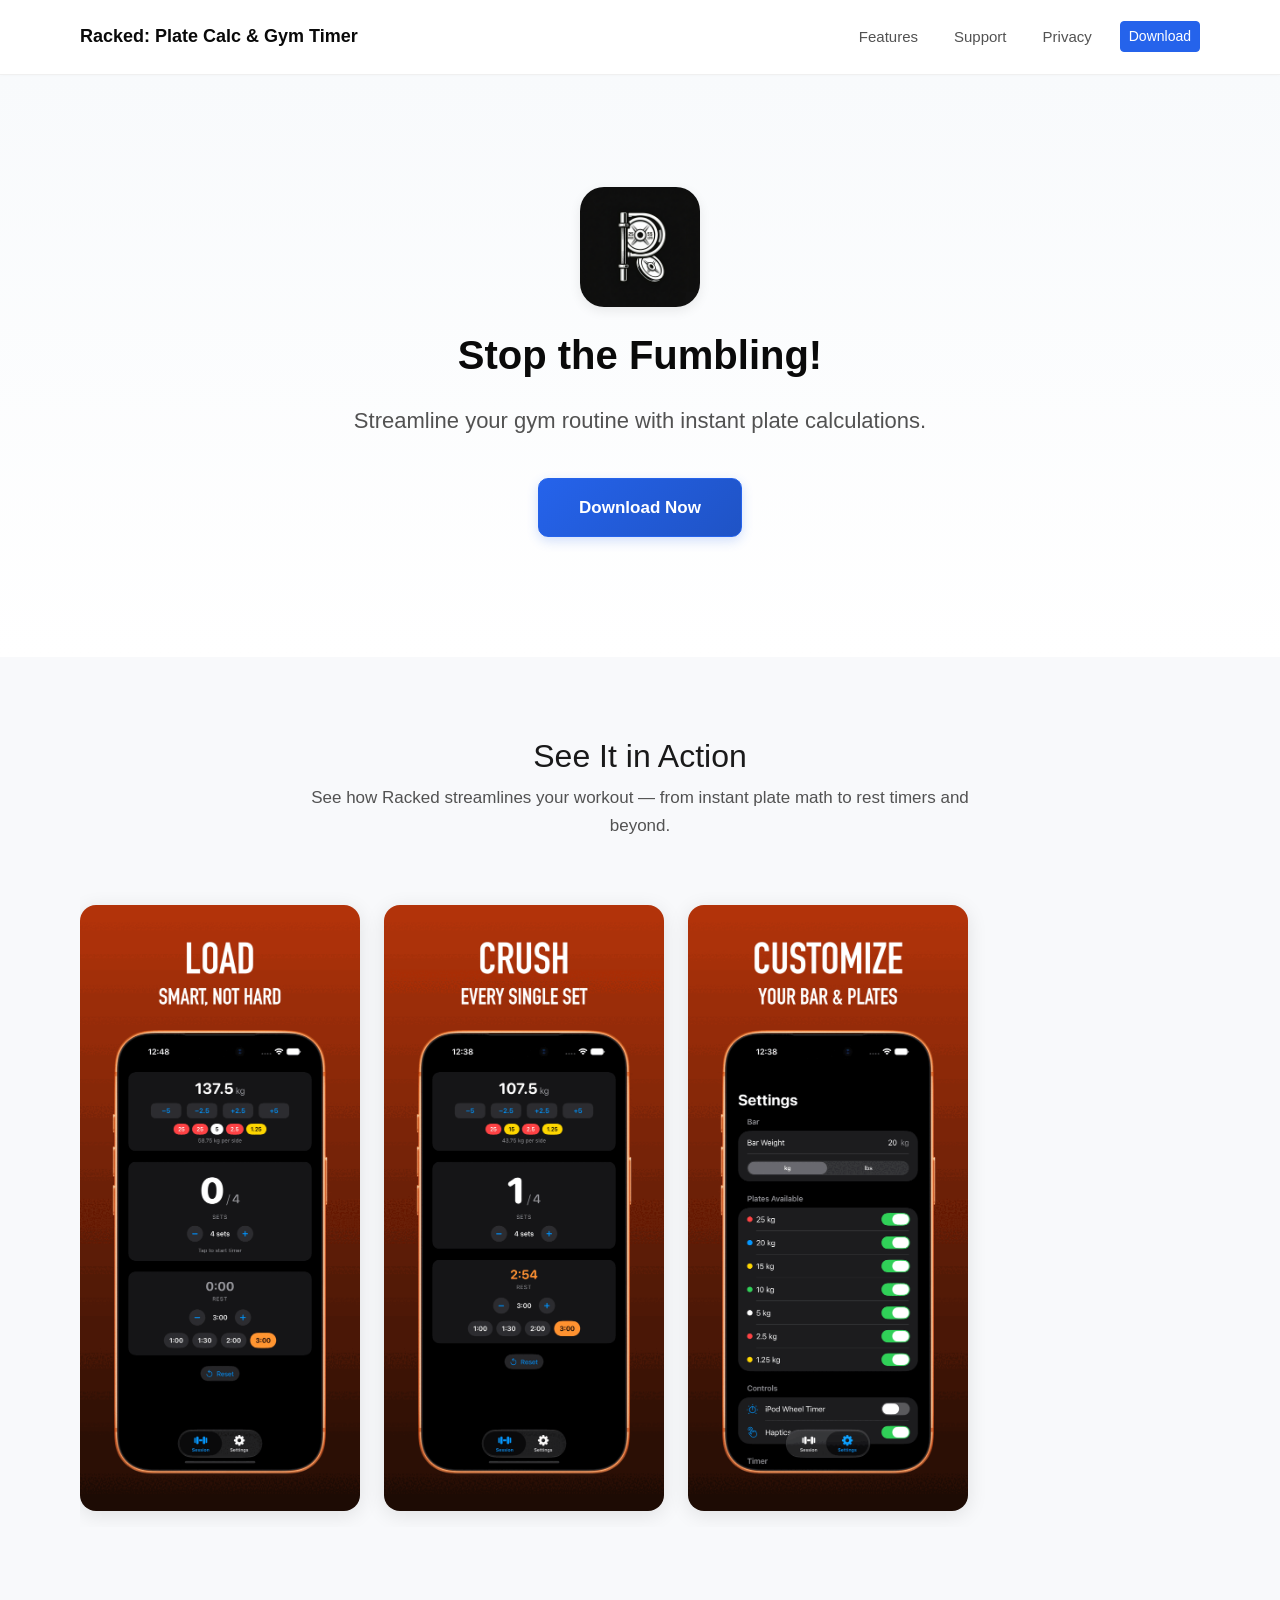
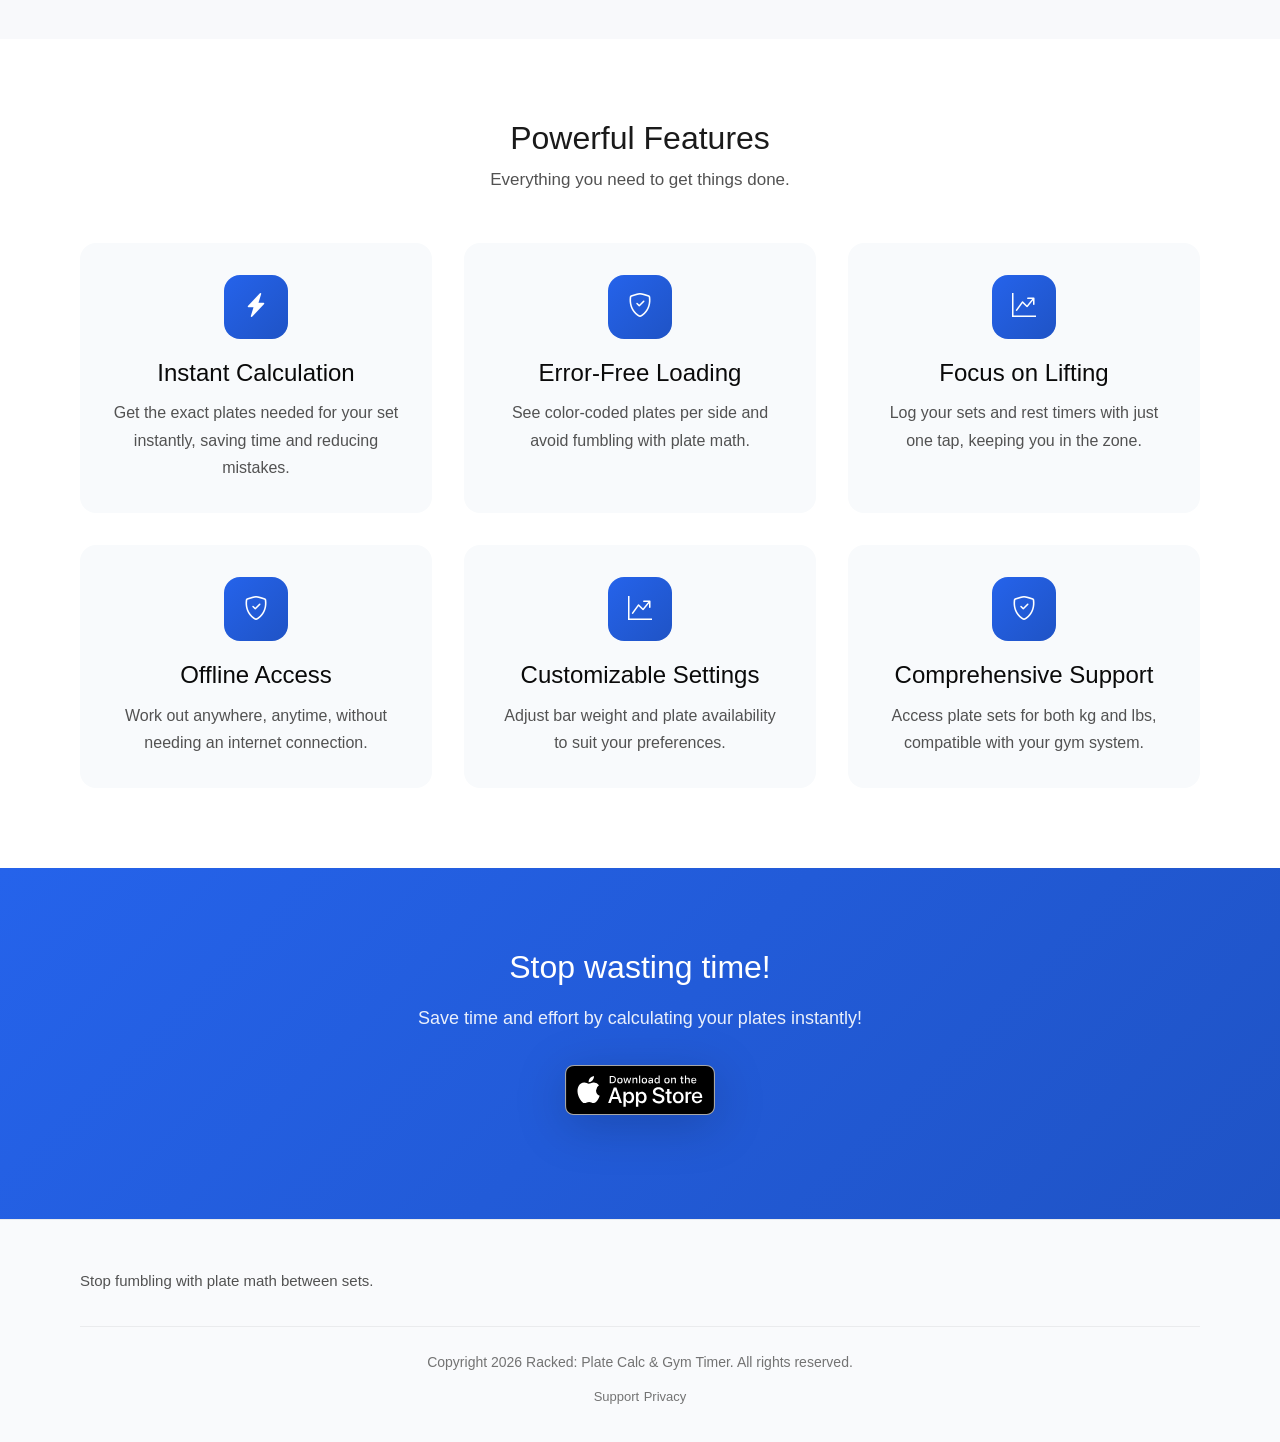
==== commit 39d226dd: "feat(site): populate screenshot carousel with app images (closes #3)" ====
--- a/index.html
+++ b/index.html
@@ -67,10 +67,20 @@
           <div class="container">
             <div class="section-header">
               <h2>See It in Action</h2>
-              <p class="section-description">Beautiful screenshots showcasing your app's best features.</p>
+              <p class="section-description">See how Racked streamlines your workout — from instant plate math to rest timers and beyond.</p>
             </div>
             <div class="screenshots-container">
-              <div class="screenshots-scroll"></div>
+              <div class="screenshots-scroll">
+                <div class="screenshot-card">
+                  <img src="images/screenshot-01.png" alt="Racked session screen showing a 137.5 kg load with the per-side plate breakdown, set counter, and rest timer" class="screenshot-image" />
+                </div>
+                <div class="screenshot-card">
+                  <img src="images/screenshot-02.png" alt="Racked tracking a workout mid-session with the rest timer counting down between sets" class="screenshot-image" />
+                </div>
+                <div class="screenshot-card">
+                  <img src="images/screenshot-03.png" alt="Racked settings screen for customizing bar weight and the available plates" class="screenshot-image" />
+                </div>
+              </div>
             </div>
           </div>
         </div>
@@ -78,7 +88,7 @@
           <div class="container">
             <div class="section-header">
               <h2>Powerful Features</h2>
-              <p class="section-description">Instant plate math, rest timers, and offline access — built for lifters who want zero friction between sets.</p>
+              <p class="section-description">Everything you need to get things done.</p>
             </div>
             <div class="features-grid">
               <div class="feature-card">
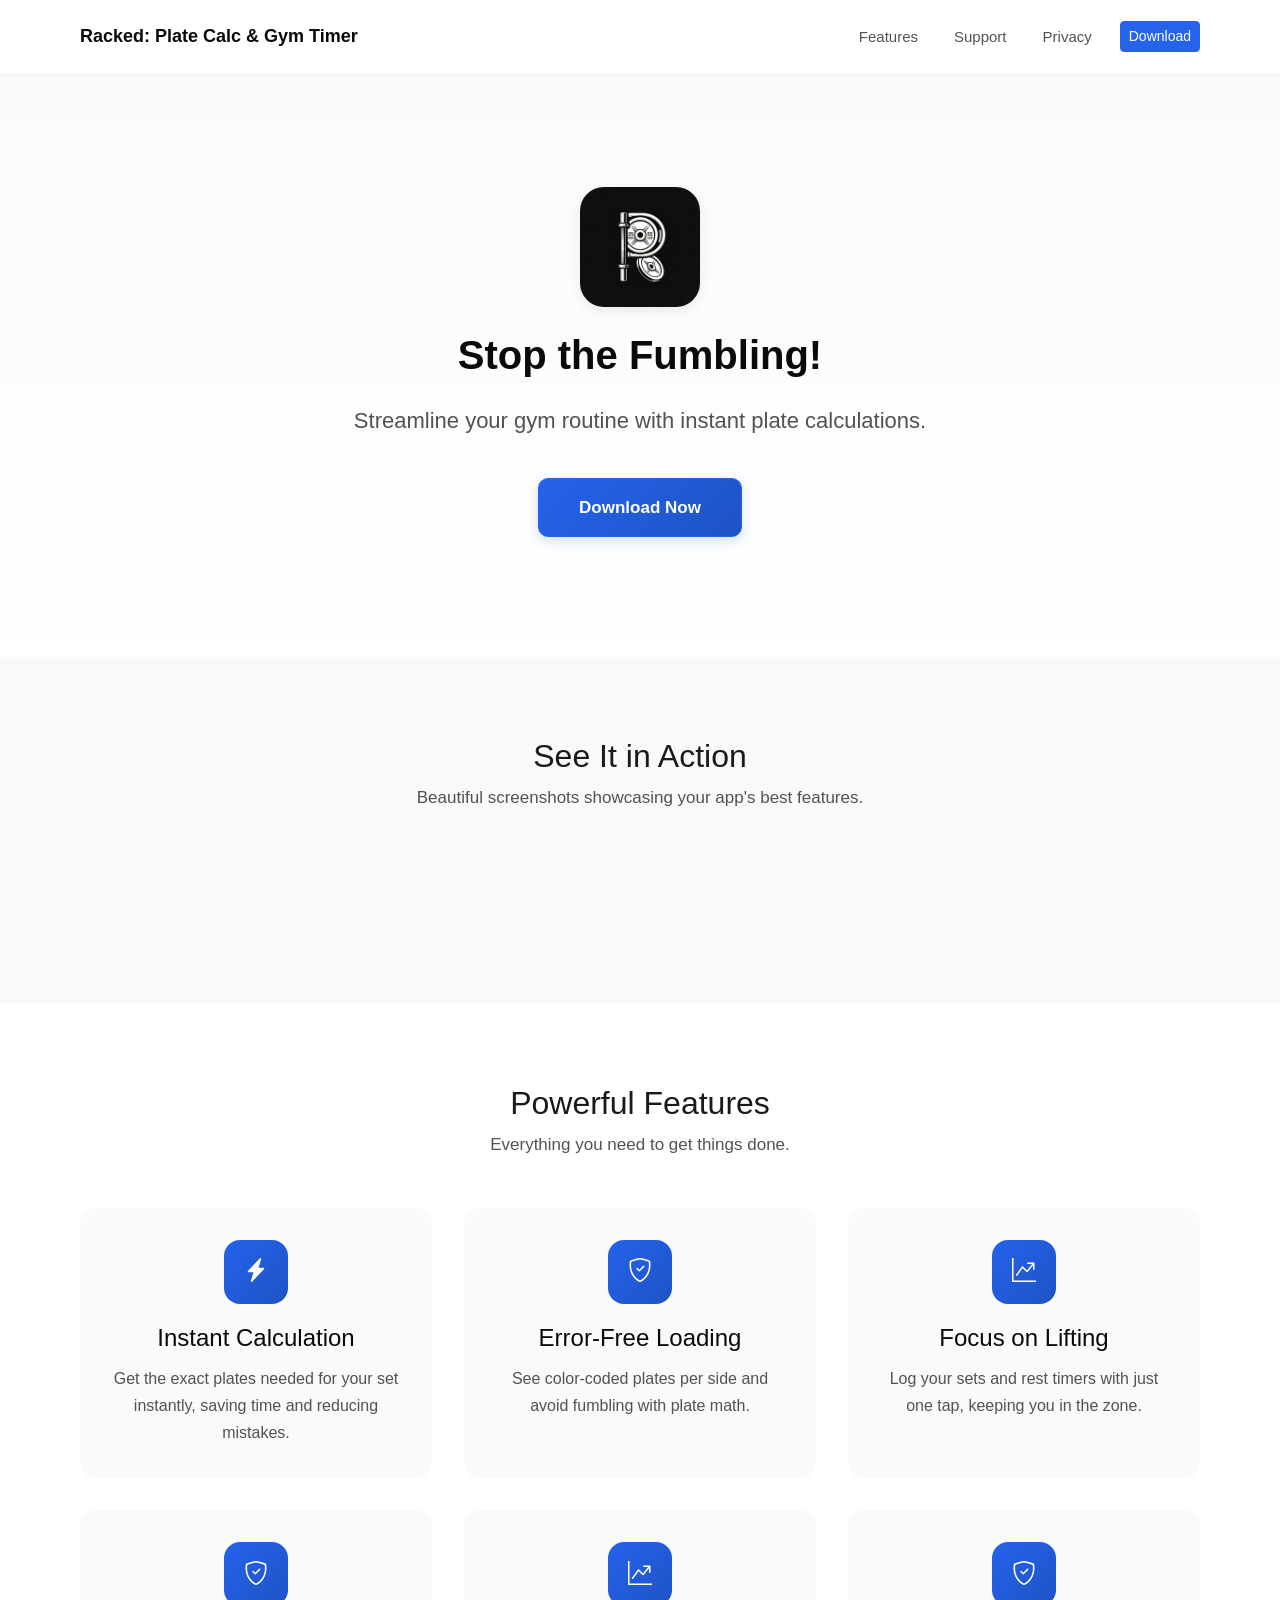
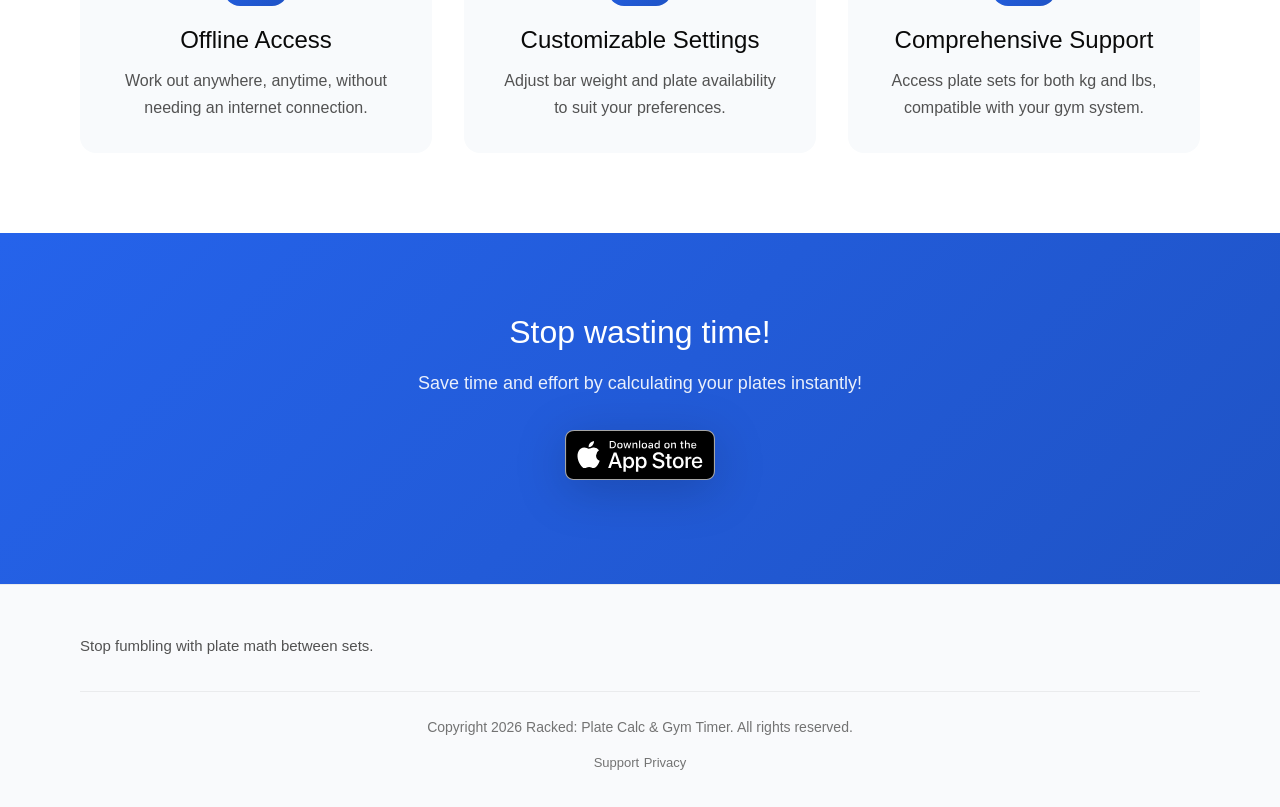
==== commit eb35dde0: "feat(site): add social preview image and og:image/twitter:image meta (closes #2)" ====
--- a/index.html
+++ b/index.html
@@ -9,6 +9,11 @@
     <meta name="twitter:domain" content="manuelteixeira.github.io" />
     <meta name="twitter:card" content="summary_large_image" />
     <meta name="twitter:dnt" content="on" />
+    <meta property="og:image" content="https://manuelteixeira.github.io/racked-site/images/social-preview.png" />
+    <meta property="og:image:width" content="1200" />
+    <meta property="og:image:height" content="630" />
+    <meta property="og:image:alt" content="Racked: Plate Calc & Gym Timer" />
+    <meta name="twitter:image" content="https://manuelteixeira.github.io/racked-site/images/social-preview.png" />
     <meta charset="utf-8" />
     <meta name="viewport" content="width=device-width, initial-scale=1" />
     <meta name="author" content="Developer" />
@@ -67,20 +72,10 @@
           <div class="container">
             <div class="section-header">
               <h2>See It in Action</h2>
-              <p class="section-description">See how Racked streamlines your workout — from instant plate math to rest timers and beyond.</p>
+              <p class="section-description">Beautiful screenshots showcasing your app's best features.</p>
             </div>
             <div class="screenshots-container">
-              <div class="screenshots-scroll">
-                <div class="screenshot-card">
-                  <img src="images/screenshot-01.png" alt="Racked session screen showing a 137.5 kg load with the per-side plate breakdown, set counter, and rest timer" class="screenshot-image" />
-                </div>
-                <div class="screenshot-card">
-                  <img src="images/screenshot-02.png" alt="Racked tracking a workout mid-session with the rest timer counting down between sets" class="screenshot-image" />
-                </div>
-                <div class="screenshot-card">
-                  <img src="images/screenshot-03.png" alt="Racked settings screen for customizing bar weight and the available plates" class="screenshot-image" />
-                </div>
-              </div>
+              <div class="screenshots-scroll"></div>
             </div>
           </div>
         </div>
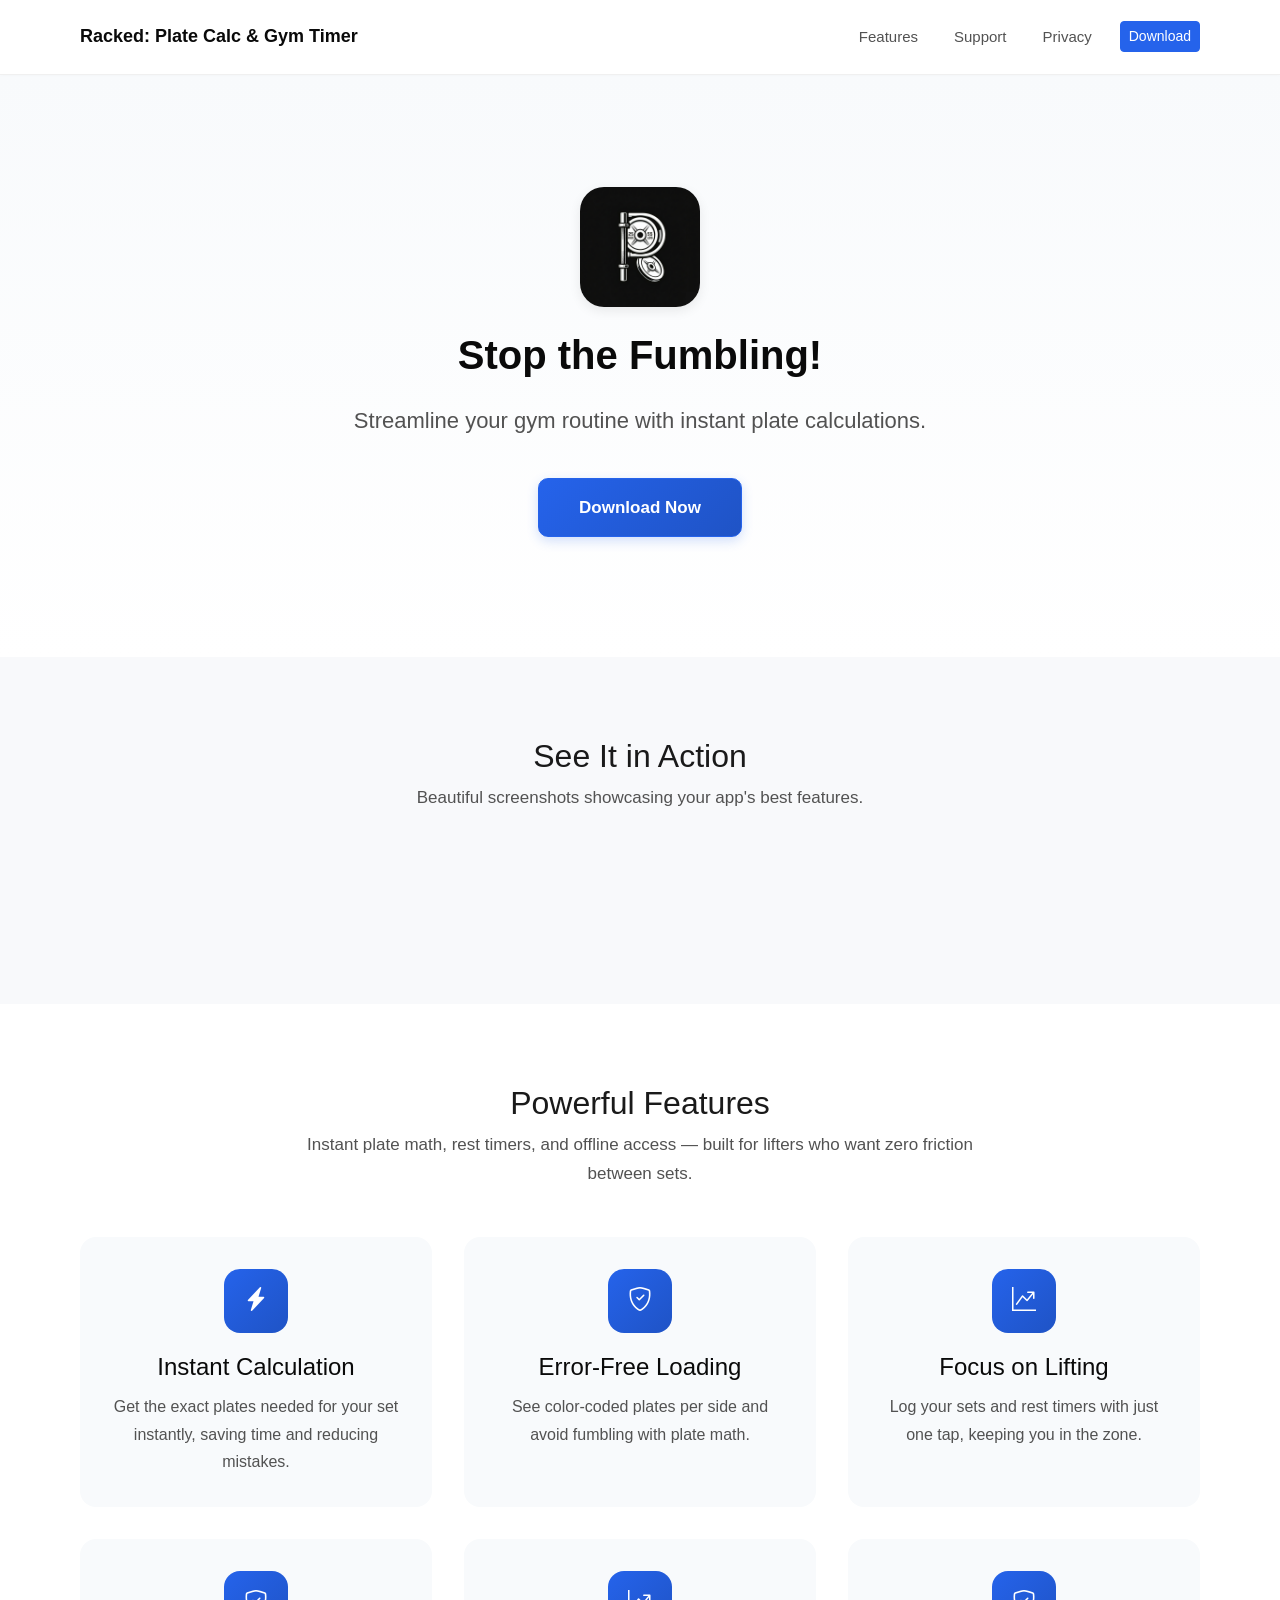
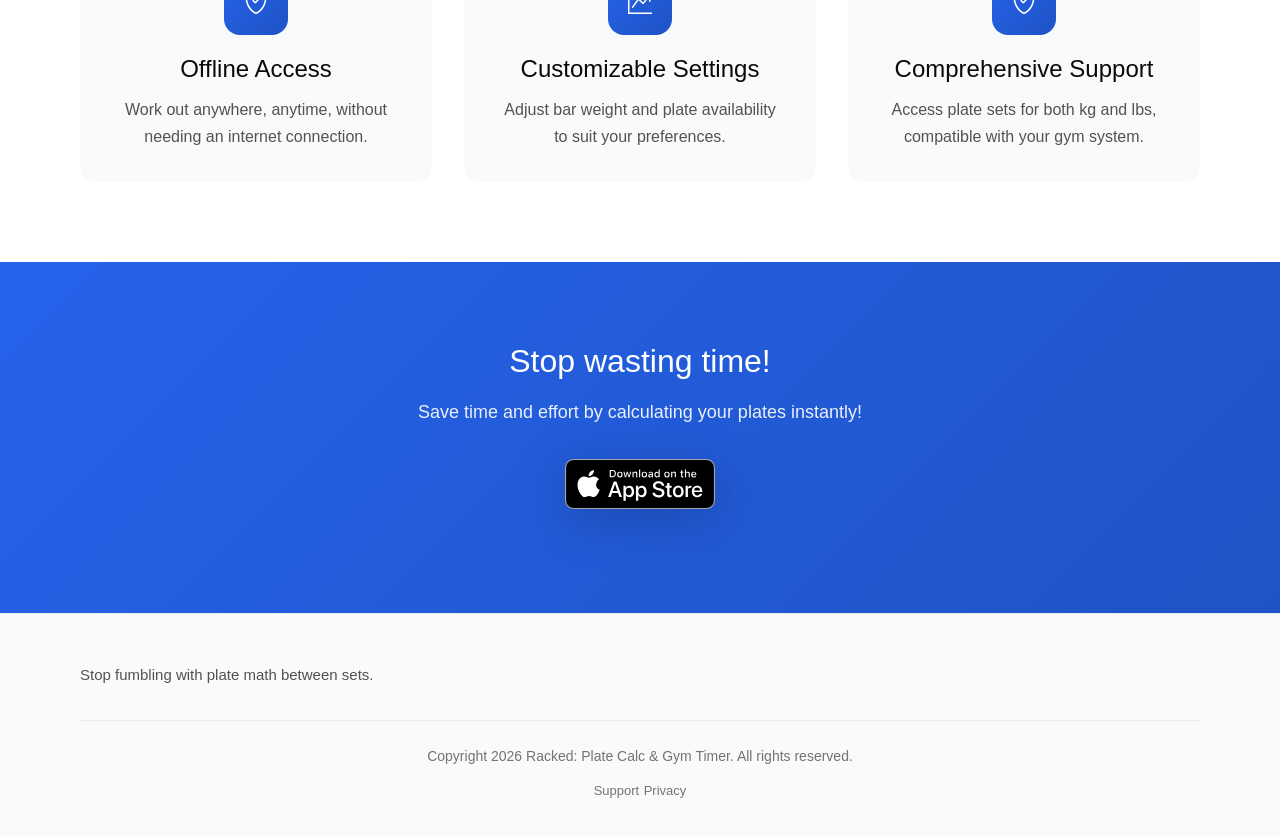
==== commit 240d5c20: "merge: integrate ticket-1" ====
--- a/index.html
+++ b/index.html
@@ -9,11 +9,6 @@
     <meta name="twitter:domain" content="manuelteixeira.github.io" />
     <meta name="twitter:card" content="summary_large_image" />
     <meta name="twitter:dnt" content="on" />
-    <meta property="og:image" content="https://manuelteixeira.github.io/racked-site/images/social-preview.png" />
-    <meta property="og:image:width" content="1200" />
-    <meta property="og:image:height" content="630" />
-    <meta property="og:image:alt" content="Racked: Plate Calc & Gym Timer" />
-    <meta name="twitter:image" content="https://manuelteixeira.github.io/racked-site/images/social-preview.png" />
     <meta charset="utf-8" />
     <meta name="viewport" content="width=device-width, initial-scale=1" />
     <meta name="author" content="Developer" />
@@ -83,7 +78,7 @@
           <div class="container">
             <div class="section-header">
               <h2>Powerful Features</h2>
-              <p class="section-description">Everything you need to get things done.</p>
+              <p class="section-description">Instant plate math, rest timers, and offline access — built for lifters who want zero friction between sets.</p>
             </div>
             <div class="features-grid">
               <div class="feature-card">
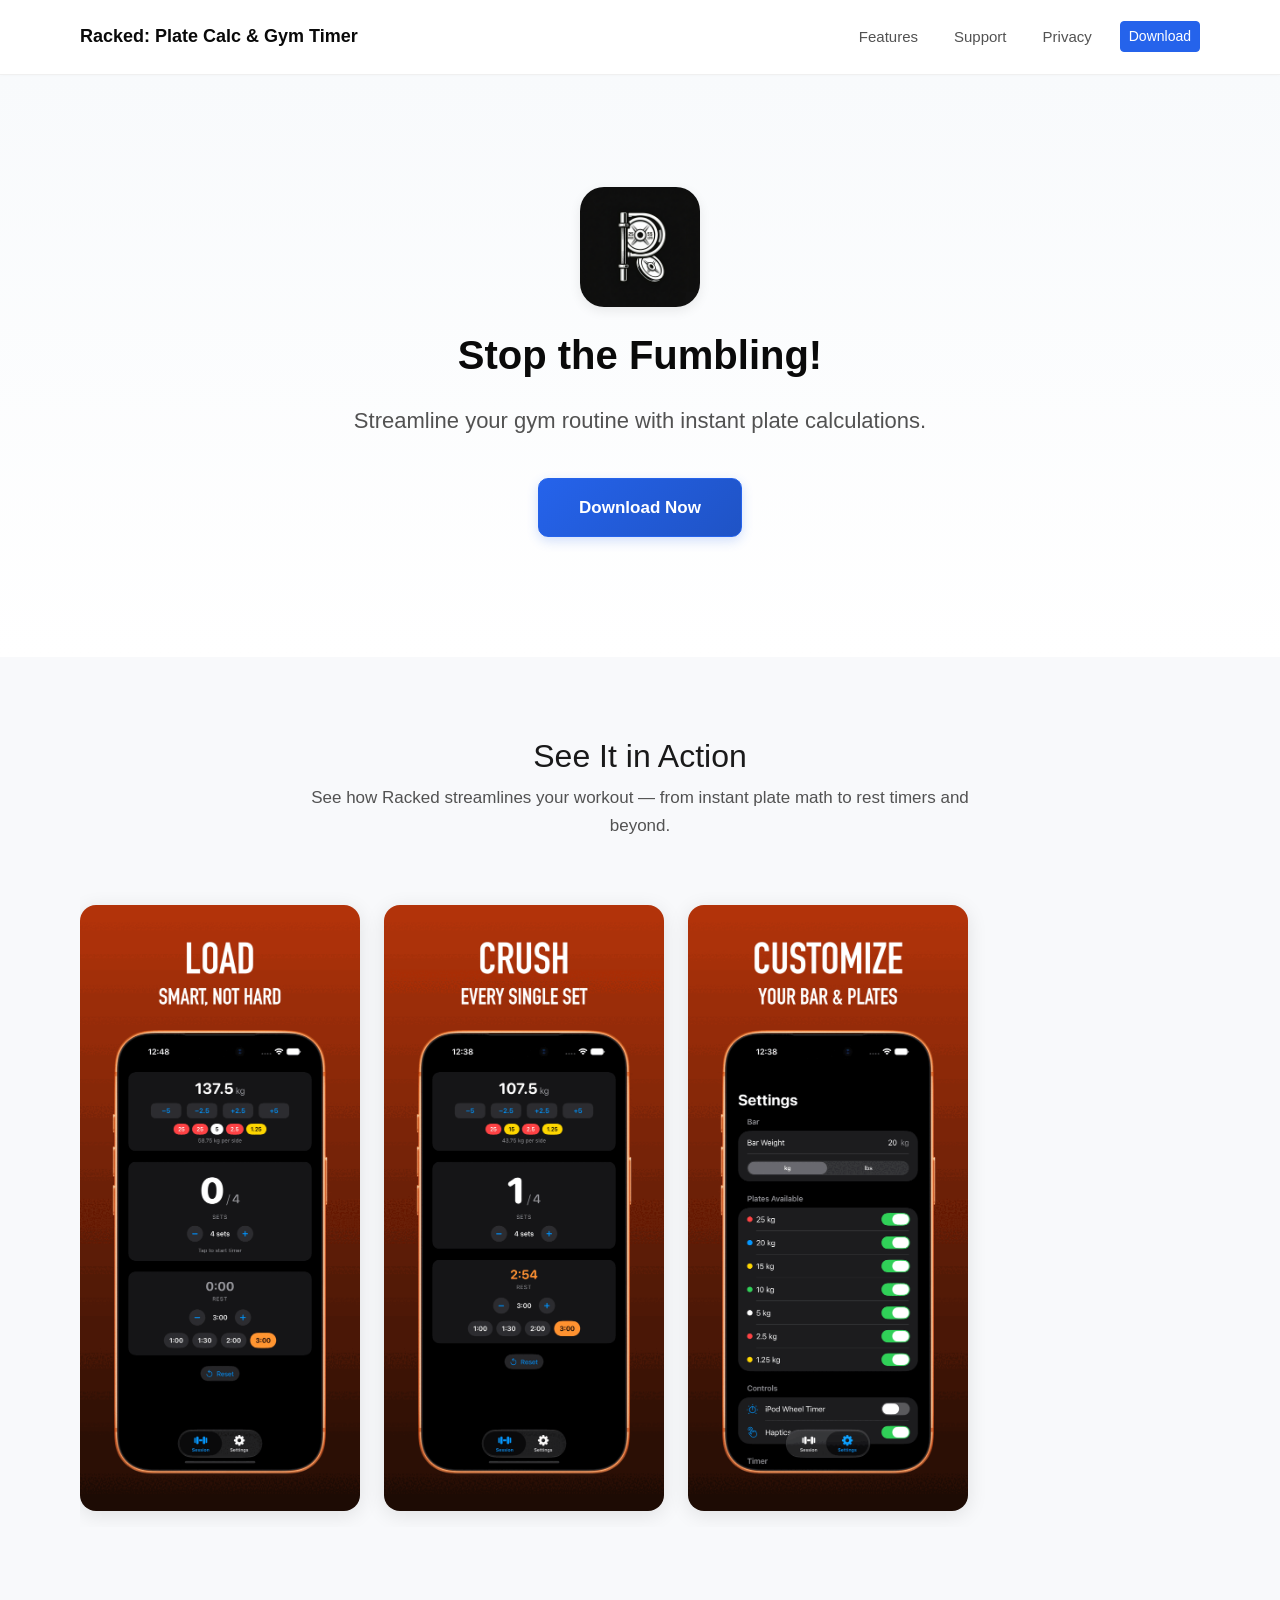
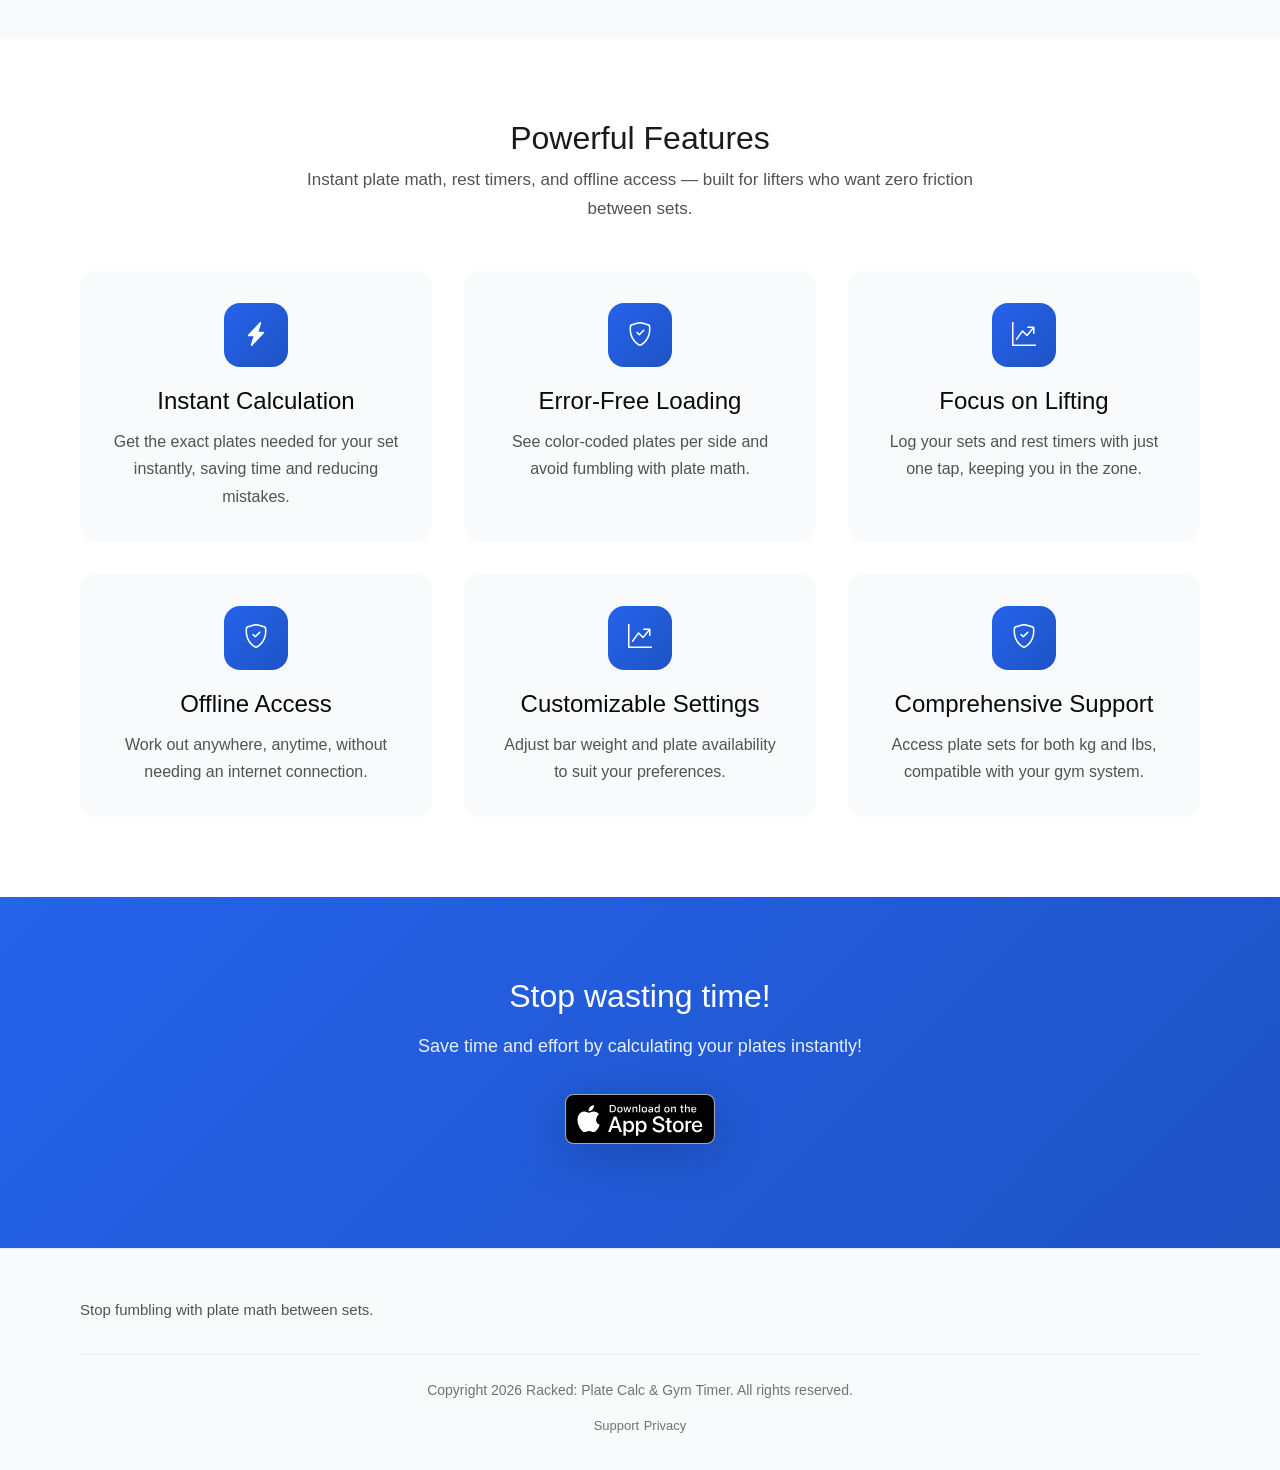
==== commit c4fd053a: "merge: integrate ticket-3" ====
--- a/index.html
+++ b/index.html
@@ -9,6 +9,11 @@
     <meta name="twitter:domain" content="manuelteixeira.github.io" />
     <meta name="twitter:card" content="summary_large_image" />
     <meta name="twitter:dnt" content="on" />
+    <meta property="og:image" content="https://manuelteixeira.github.io/racked-site/images/social-preview.png" />
+    <meta property="og:image:width" content="1200" />
+    <meta property="og:image:height" content="630" />
+    <meta property="og:image:alt" content="Racked: Plate Calc & Gym Timer" />
+    <meta name="twitter:image" content="https://manuelteixeira.github.io/racked-site/images/social-preview.png" />
     <meta charset="utf-8" />
     <meta name="viewport" content="width=device-width, initial-scale=1" />
     <meta name="author" content="Developer" />
@@ -67,10 +72,20 @@
           <div class="container">
             <div class="section-header">
               <h2>See It in Action</h2>
-              <p class="section-description">Beautiful screenshots showcasing your app's best features.</p>
+              <p class="section-description">See how Racked streamlines your workout — from instant plate math to rest timers and beyond.</p>
             </div>
             <div class="screenshots-container">
-              <div class="screenshots-scroll"></div>
+              <div class="screenshots-scroll">
+                <div class="screenshot-card">
+                  <img src="images/screenshot-01.png" alt="Racked session screen showing a 137.5 kg load with the per-side plate breakdown, set counter, and rest timer" class="screenshot-image" />
+                </div>
+                <div class="screenshot-card">
+                  <img src="images/screenshot-02.png" alt="Racked tracking a workout mid-session with the rest timer counting down between sets" class="screenshot-image" />
+                </div>
+                <div class="screenshot-card">
+                  <img src="images/screenshot-03.png" alt="Racked settings screen for customizing bar weight and the available plates" class="screenshot-image" />
+                </div>
+              </div>
             </div>
           </div>
         </div>
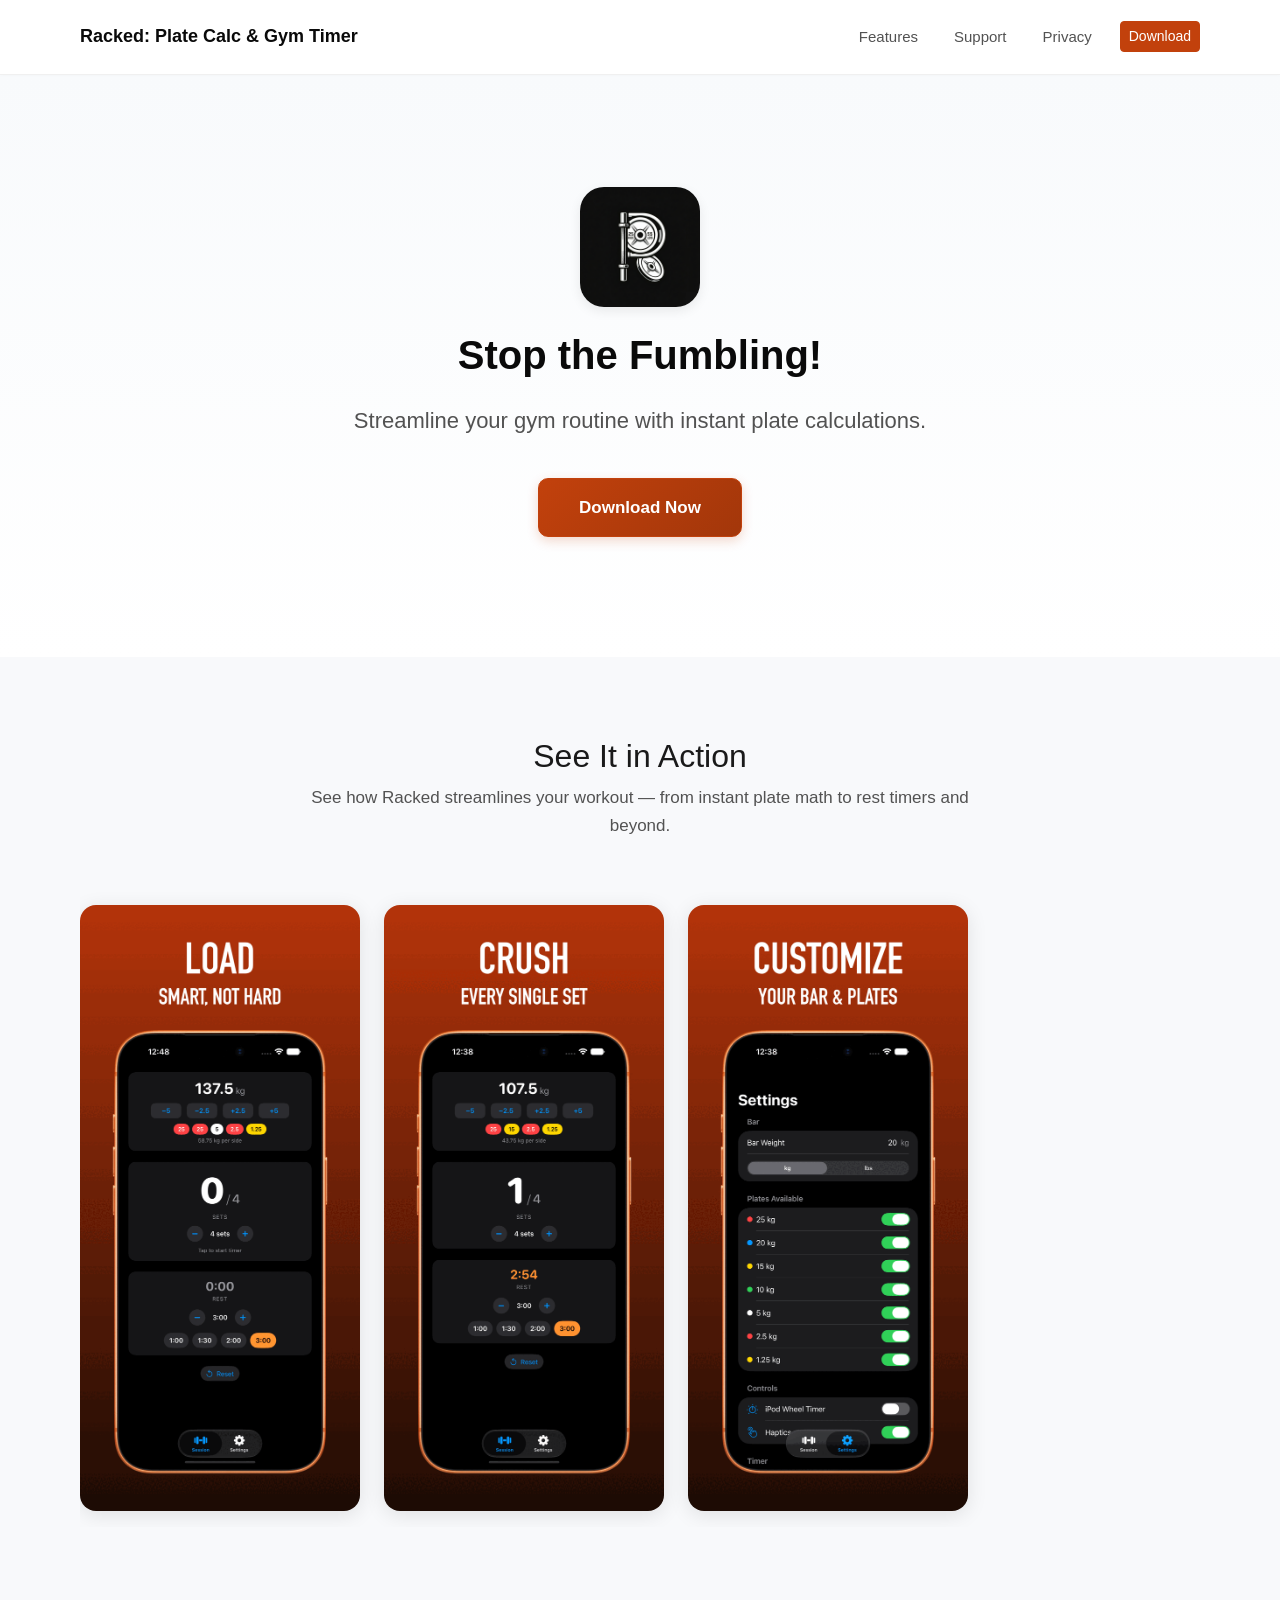
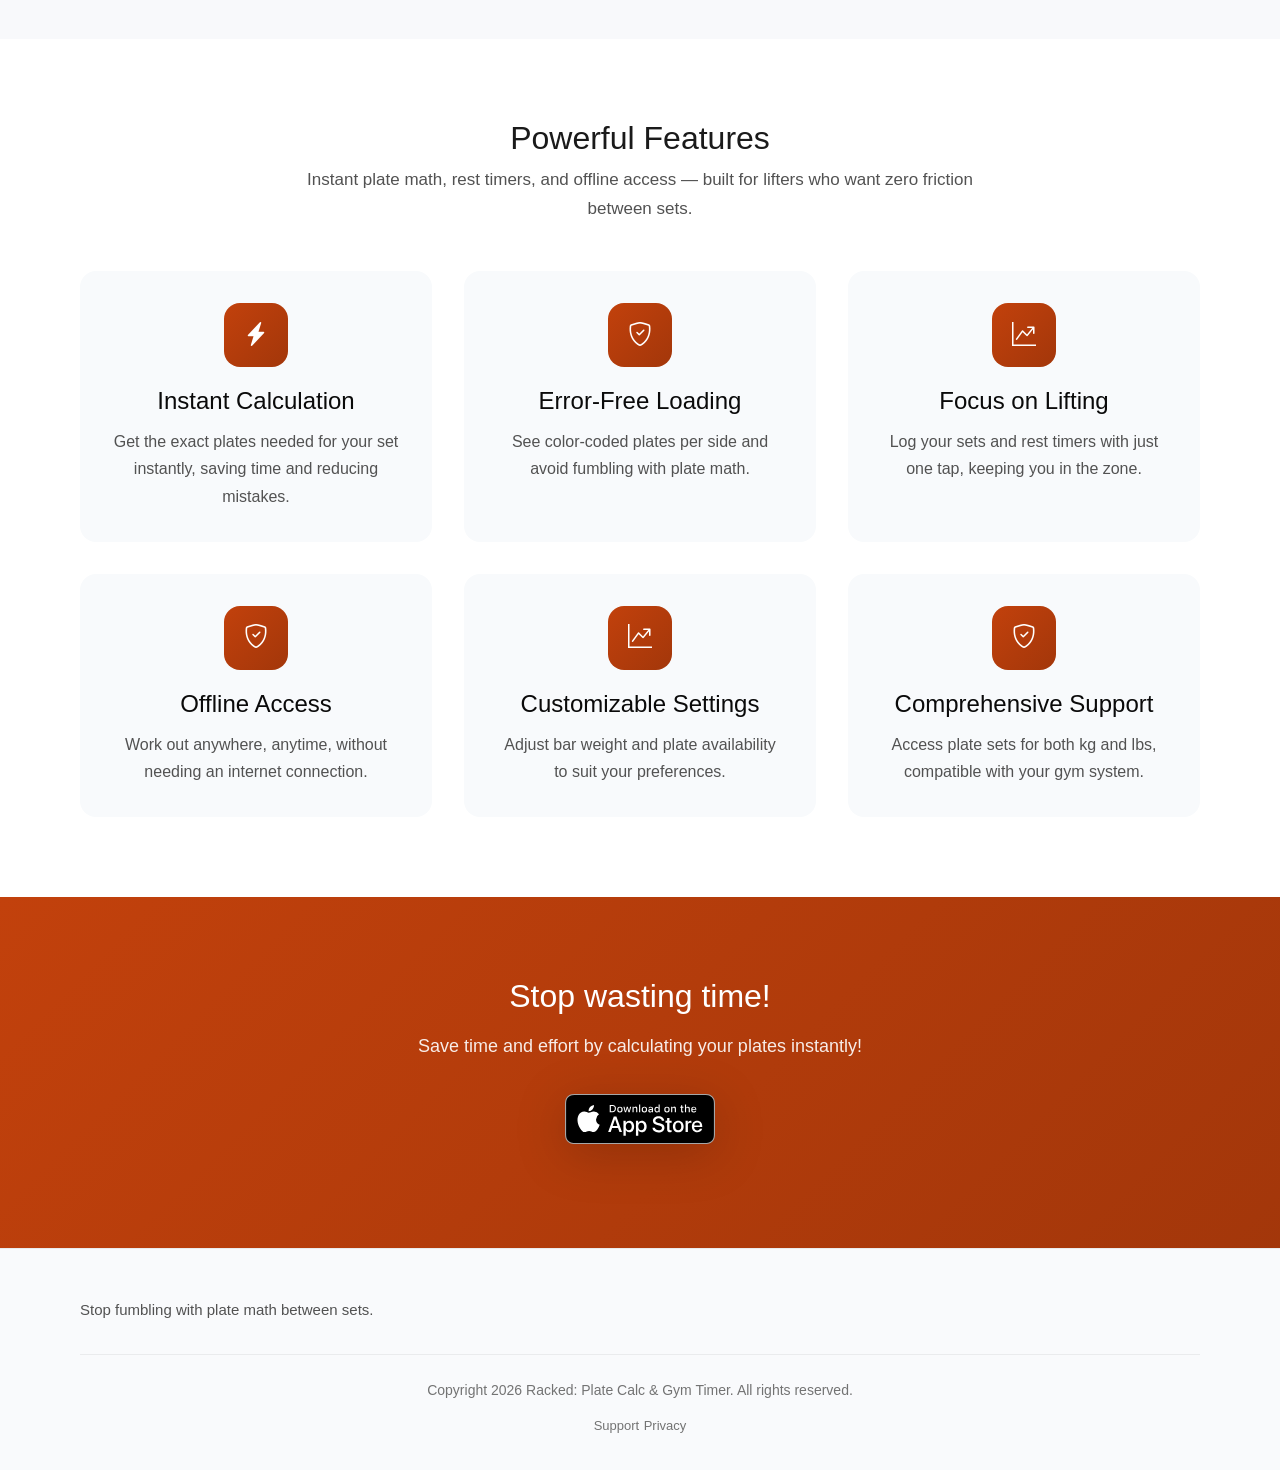
==== commit 4db1f959: "style(site): switch brand color from blue to orange to match app screenshots Change --primary-color " ====
--- a/index.html
+++ b/index.html
@@ -12,11 +12,11 @@
     <meta property="og:image" content="https://manuelteixeira.github.io/racked-site/images/social-preview.png" />
     <meta property="og:image:width" content="1200" />
     <meta property="og:image:height" content="630" />
-    <meta property="og:image:alt" content="Racked: Plate Calc & Gym Timer" />
+    <meta property="og:image:alt" content="Racked: Plate Calc &amp; Gym Timer" />
     <meta name="twitter:image" content="https://manuelteixeira.github.io/racked-site/images/social-preview.png" />
     <meta charset="utf-8" />
     <meta name="viewport" content="width=device-width, initial-scale=1" />
-    <meta name="author" content="Developer" />
+    <meta name="author" content="Manuel Teixeira" />
     <meta name="generator" content="Ignite v0.6.0" />
     <title>Racked: Plate Calc &amp; Gym Timer</title>
     <link href="css/bootstrap.min.css" rel="stylesheet" />
@@ -27,8 +27,8 @@
     <link href="css/styles.css" rel="stylesheet" />
     <style>
 :root {
-    --primary-color: #2563eb;
-    --primary-rgb: 37, 99, 235;
+    --primary-color: #c2410c;
+    --primary-rgb: 194, 65, 12;
     --font-family: -apple-system, BlinkMacSystemFont, 'Segoe UI', Roboto, 'Helvetica Neue', Arial, sans-serif;
     color-scheme: light dark;
 }
@@ -77,13 +77,13 @@
             <div class="screenshots-container">
               <div class="screenshots-scroll">
                 <div class="screenshot-card">
-                  <img src="images/screenshot-01.png" alt="Racked session screen showing a 137.5 kg load with the per-side plate breakdown, set counter, and rest timer" class="screenshot-image" />
+                  <img src="images/screenshot-01.png" alt="Racked session screen showing a 137.5 kg load with the per-side plate breakdown, set counter, and rest timer" class="screenshot-image" width="640" height="1385" loading="lazy" />
                 </div>
                 <div class="screenshot-card">
-                  <img src="images/screenshot-02.png" alt="Racked tracking a workout mid-session with the rest timer counting down between sets" class="screenshot-image" />
+                  <img src="images/screenshot-02.png" alt="Racked tracking a workout mid-session with the rest timer counting down between sets" class="screenshot-image" width="640" height="1385" loading="lazy" />
                 </div>
                 <div class="screenshot-card">
-                  <img src="images/screenshot-03.png" alt="Racked settings screen for customizing bar weight and the available plates" class="screenshot-image" />
+                  <img src="images/screenshot-03.png" alt="Racked settings screen for customizing bar weight and the available plates" class="screenshot-image" width="640" height="1385" loading="lazy" />
                 </div>
               </div>
             </div>
--- a/css/styles.css
+++ b/css/styles.css
@@ -1,9 +1,9 @@
 /* Custom styles */
 :root {
     /* Theme colors - these can be overridden dynamically */
-    --primary-color: #2563eb;
+    --primary-color: #c2410c;
     --primary-hover: color-mix(in srgb, var(--primary-color) 84%, black);
-    --primary-rgb: 37, 99, 235;
+    --primary-rgb: 194, 65, 12;
 
     /* Text colors */
     --text-dark: #0a0a0a;
@@ -2719,3 +2719,9 @@
         grid-template-columns: 1fr;
     }
 }
+
+@media (prefers-color-scheme: dark) {
+    .screenshot-image {
+        box-shadow: 0 4px 20px rgba(0, 0, 0, 0.5);
+    }
+}
